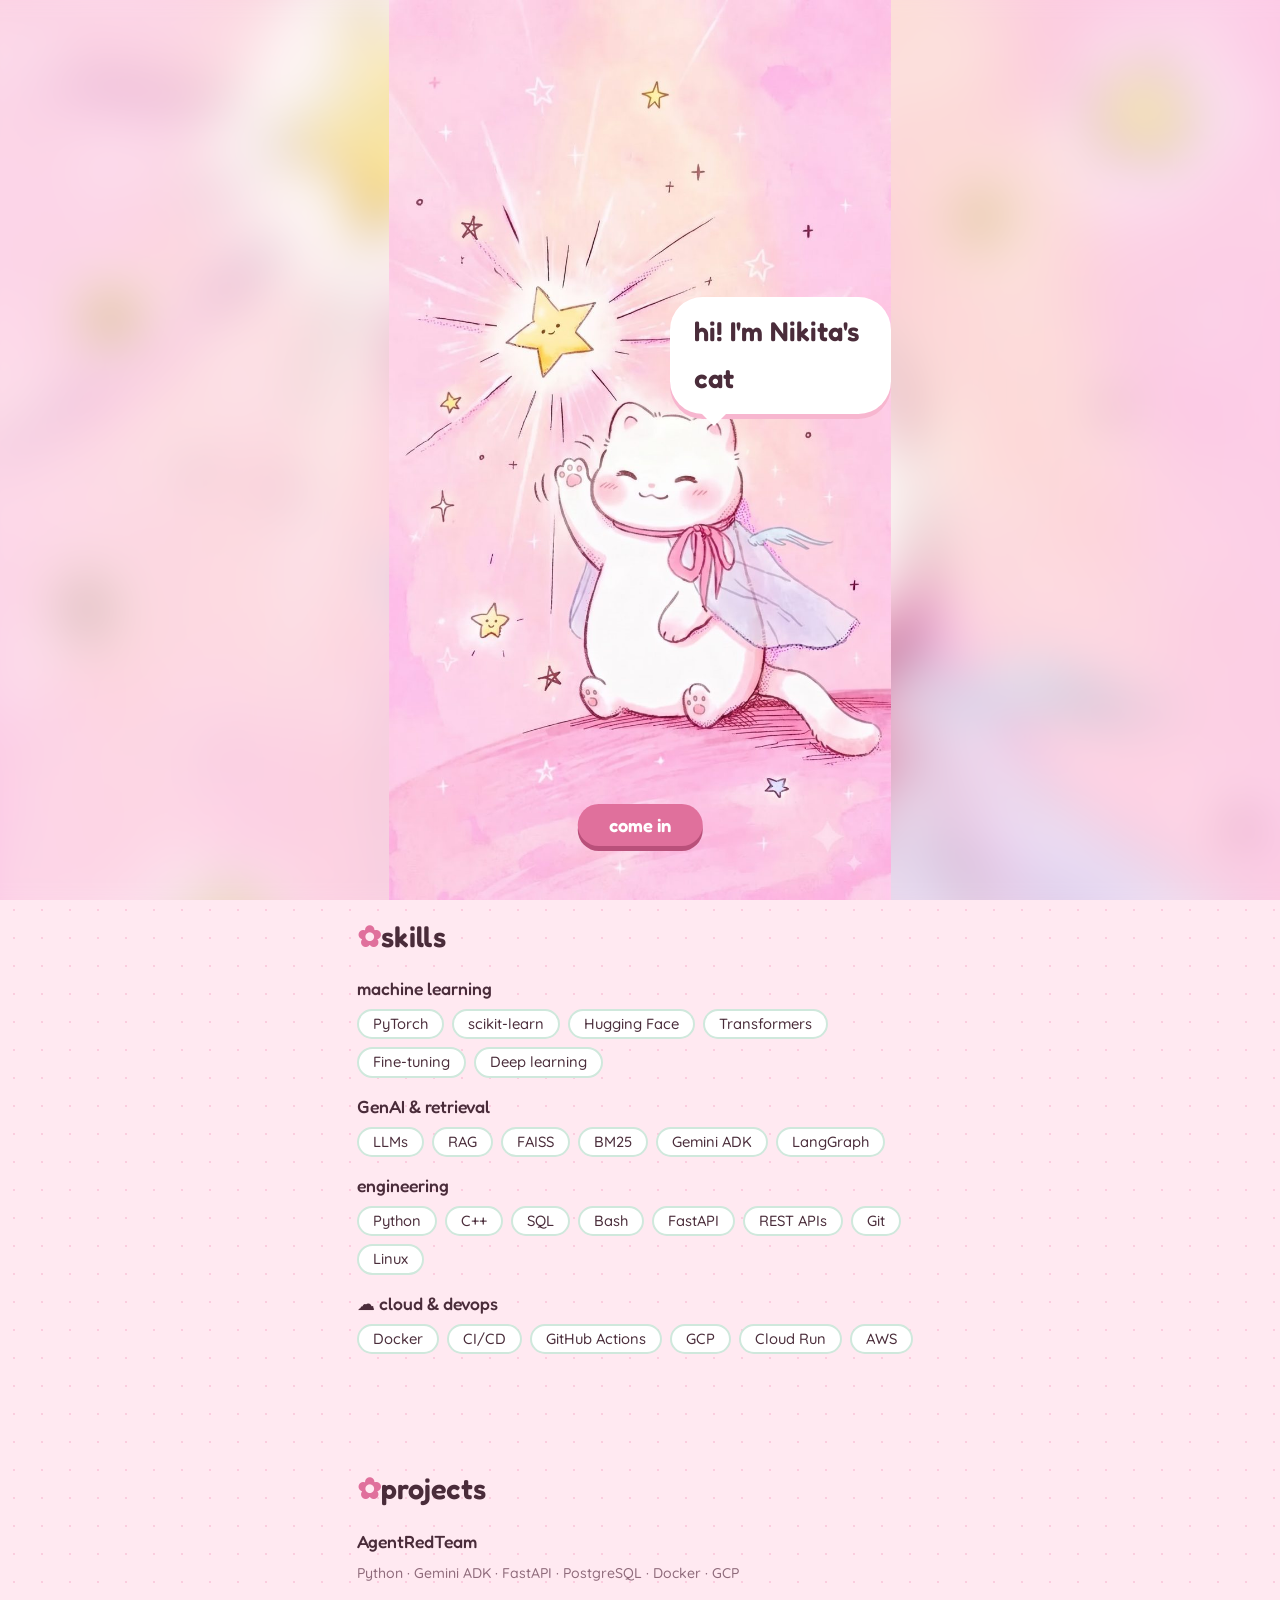
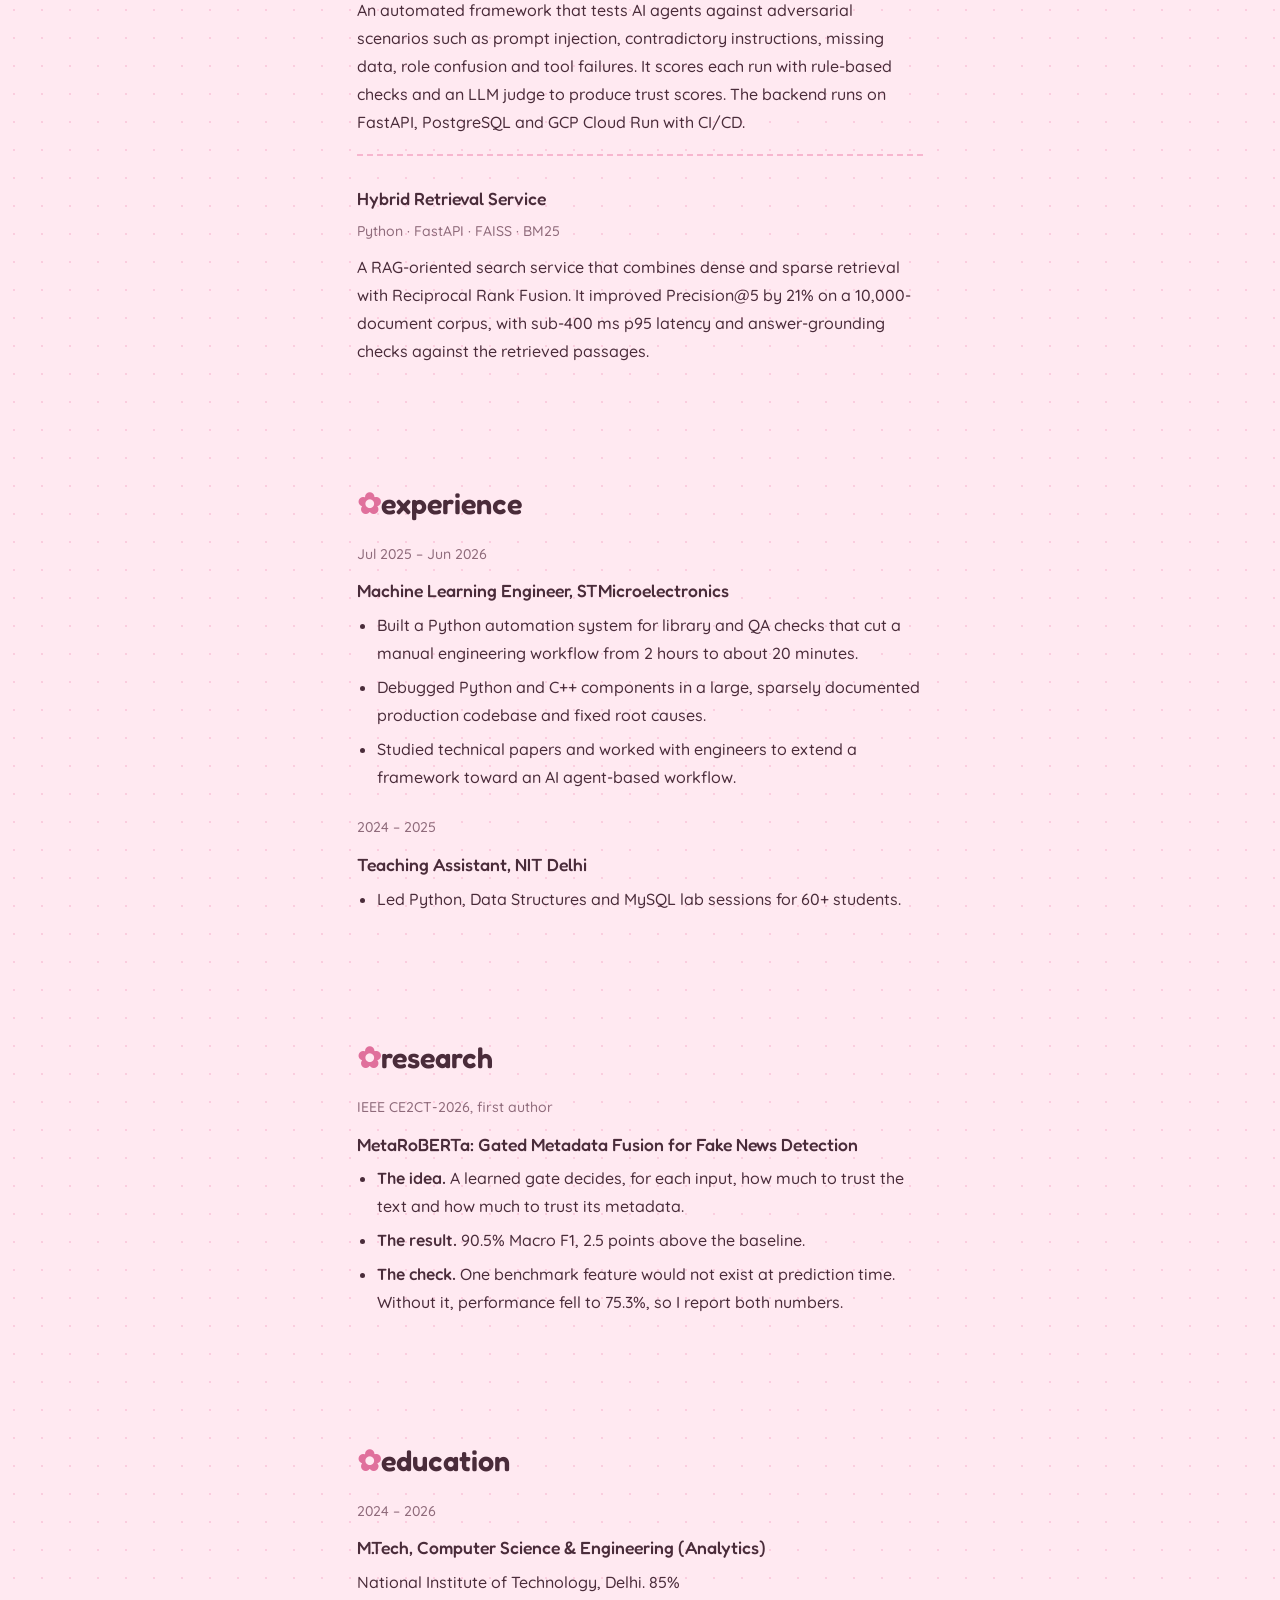
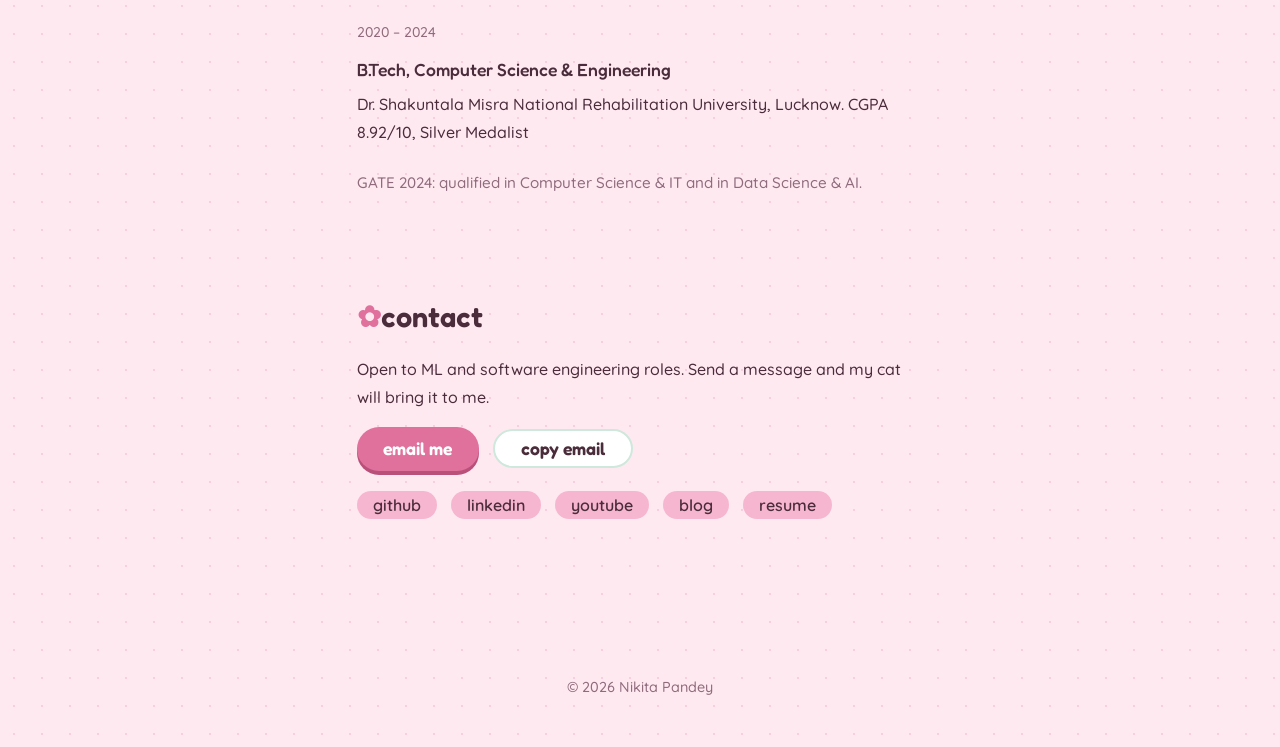
==== index.html @ dd824b4d "Revise content in index.html for clarity and updates Updated personal information and project detail" ====
<!DOCTYPE html>
<html lang="en">
<head>
  <meta charset="UTF-8">
  <meta name="viewport" content="width=device-width, initial-scale=1.0">
  <title>Nikita Pandey | ML Engineer</title>
  <link rel="icon" type="image/webp" href="images/cat-fly-1.webp">
  <meta name="description" content="Machine learning engineer working on NLP, retrieval and AI agent evaluation.">
  <link rel="preconnect" href="https://fonts.googleapis.com">
  <link rel="preconnect" href="https://fonts.gstatic.com" crossorigin>
  <link href="https://fonts.googleapis.com/css2?family=Fredoka:wght@500;600&family=Quicksand:wght@500;600&display=swap" rel="stylesheet">
  <link rel="stylesheet" href="style.css">
</head>
<body class="intro-open">

  <div id="sky" aria-hidden="true"><i class="cloud"></i><i class="cloud"></i><i class="cloud"></i><i class="cloud"></i><i class="cloud"></i></div>

  <div id="intro">
    <div class="stage">
      <img src="images/cat-wave-1.jpg" alt="A white cat in a cape sitting and smiling" class="on">
      <img src="images/cat-wave-2.jpg" alt="">
      <img src="images/cat-wave-3.jpg" alt="">
      <p class="bubble">hi! I'm Nikita's cat</p>
      <button id="enter" type="button">come in</button>
    </div>
  </div>

  <header class="nav">
    <a href="#about">about</a>
    <a href="#skills">skills</a>
    <a href="#projects">projects</a>
    <a href="#experience">experience</a>
    <a href="#research">research</a>
    <a href="#education">education</a>
    <a href="#contact">contact</a>
  </header>

  <section class="hero">
    <p class="hello">hi, I'm</p>
    <h1>Nikita Pandey</h1>
    <p class="role">machine learning engineer</p>
    <p class="tagline">I build NLP and retrieval systems, and I test AI agents until they're reliable.</p>
    <p class="hero-cta">
      <a class="btn-main" href="#projects">see my projects</a>
      <a class="btn-soft" href="#contact">say hi</a>
    </p>
    <ul class="stats">
      <li><b>2 h → 20 min</b><span>workflow automation at STMicroelectronics</span></li>
      <li><b>90.5%</b><span>Macro F1 in my first-author IEEE paper</span></li>
      <li><b>+21%</b><span>Precision@5 from hybrid retrieval</span></li>
    </ul>
  </section>

  <main>
    <section id="about">
      <h2>about</h2>
      <p>I'm Nikita, a machine learning engineer with an M.Tech from NIT Delhi. I work on NLP, retrieval and AI agents, and I care most about the step after the experiment: making a model run reliably inside a real service.</p>
      <p>At STMicroelectronics I worked in a large production codebase, and my first-author paper on fake news detection is at IEEE CE2CT-2026.</p>
    </section>

    <section id="skills">
      <h2>skills</h2>
      <h3>machine learning</h3>
      <p class="pills"><span>PyTorch</span><span>scikit-learn</span><span>Hugging Face</span><span>Transformers</span><span>Fine-tuning</span><span>Deep learning</span></p>
      <h3>GenAI &amp; retrieval</h3>
      <p class="pills"><span>LLMs</span><span>RAG</span><span>FAISS</span><span>BM25</span><span>Gemini ADK</span><span>LangGraph</span></p>
      <h3>engineering</h3>
      <p class="pills"><span>Python</span><span>C++</span><span>SQL</span><span>Bash</span><span>FastAPI</span><span>REST APIs</span><span>Git</span><span>Linux</span></p>
      <h3>&#9729; cloud &amp; devops</h3>
      <p class="pills"><span>Docker</span><span>CI/CD</span><span>GitHub Actions</span><span>GCP</span><span>Cloud Run</span><span>AWS</span></p>
    </section>

    <section id="projects">
      <h2>projects</h2>
      <div id="project-list"><p class="muted">loading projects…</p></div>
    </section>

    <section id="experience">
      <h2>experience</h2>
      <div class="entry">
        <p class="date">Jul 2025 – Jun 2026</p>
        <h3>Machine Learning Engineer, STMicroelectronics</h3>
        <ul>
          <li>Built a Python automation system for library and QA checks that cut a manual engineering workflow from 2 hours to about 20 minutes.</li>
          <li>Debugged Python and C++ components in a large, sparsely documented production codebase and fixed root causes.</li>
          <li>Studied technical papers and worked with engineers to extend a framework toward an AI agent-based workflow.</li>
        </ul>
      </div>
      <div class="entry">
        <p class="date">2024 – 2025</p>
        <h3>Teaching Assistant, NIT Delhi</h3>
        <ul><li>Led Python, Data Structures and MySQL lab sessions for 60+ students.</li></ul>
      </div>
    </section>

    <section id="research">
      <h2>research</h2>
      <div class="entry">
        <p class="date">IEEE CE2CT-2026, first author</p>
        <h3>MetaRoBERTa: Gated Metadata Fusion for Fake News Detection</h3>
        <ul class="story">
          <li><b>The idea.</b> A learned gate decides, for each input, how much to trust the text and how much to trust its metadata.</li>
          <li><b>The result.</b> 90.5% Macro F1, 2.5 points above the baseline.</li>
          <li><b>The check.</b> One benchmark feature would not exist at prediction time. Without it, performance fell to 75.3%, so I report both numbers.</li>
        </ul>
      </div>
    </section>

    <section id="education">
      <h2>education</h2>
      <div class="entry">
        <p class="date">2024 – 2026</p>
        <h3>M.Tech, Computer Science &amp; Engineering (Analytics)</h3>
        <p>National Institute of Technology, Delhi. 85%</p>
      </div>
      <div class="entry">
        <p class="date">2020 – 2024</p>
        <h3>B.Tech, Computer Science &amp; Engineering</h3>
        <p>Dr. Shakuntala Misra National Rehabilitation University, Lucknow. CGPA 8.92/10, Silver Medalist</p>
      </div>
      <p class="muted">GATE 2024: qualified in Computer Science &amp; IT and in Data Science &amp; AI.</p>
    </section>

    <section id="contact">
      <h2>contact</h2>
      <p>Open to ML and software engineering roles. Send a message and my cat will bring it to me.</p>
      <p>
        <a class="btn-main" href="mailto:nikitapandey1020@gmail.com">email me</a>
        <button class="btn-soft" id="copy-email" type="button">copy email</button>
      </p>
      <p class="links">
        <a href="https://github.com/nikitapandeyy">github</a>
        <a href="#" id="linkedin">linkedin</a>
        <a href="#" id="youtube">youtube</a>
        <a href="#" id="blog">blog</a>
        <a href="#" id="resume">resume</a>
      </p>
    </section>
  </main>

  <footer>© 2026 Nikita Pandey</footer>

  <div id="girl" class="stack" aria-hidden="true">
    <img class="on" src="images/girl-1.webp" alt="">
    <img src="images/girl-2.webp" alt="">
    <img src="images/girl-3.webp" alt="">
  </div>
  <div id="flycat" class="stack" aria-hidden="true">
    <img class="on" src="images/cat-fly-1.webp" alt="">
    <img src="images/cat-fly-2.webp" alt="">
    <p class="cat-says">say hi!</p>
  </div>

  <script src="script.js"></script>
</body>
</html>
---- style.css ----
:root {
  --bg: #ffe9f1;
  --pink: #f7b6cf;
  --rose: #e0709c;
  --text: #4a2c3a;
  --muted: #8f6b7b;
  --mint: #cfe8dc;
  --sky: #cfe3ee;
  --cream: #fbf1c9;
}

* { box-sizing: border-box; margin: 0; padding: 0; }
html { scroll-behavior: smooth; }

body {
  background-color: var(--bg);
  background-image: radial-gradient(rgba(247, 182, 207, 0.55) 1.5px, transparent 1.5px);
  background-size: 28px 28px;
  color: var(--text);
  font-family: 'Quicksand', sans-serif;
  font-weight: 500;
  line-height: 1.75;
}
body.intro-open { overflow: hidden; }

/* welcome screen */
#intro {
  position: fixed; inset: 0; z-index: 100;
  display: grid; place-items: center; overflow: hidden;
  background: #f7c5d8;
  transition: transform 0.9s ease, opacity 0.9s ease;
}
#intro.leave { transform: translateY(-100%); opacity: 0; }
#intro::before {
  content: ''; position: absolute; inset: -5%;
  background: url(images/cat-wave-1.jpg) center / cover;
  filter: blur(26px);
}
.stage {
  position: relative;
  height: 100vh; height: 100dvh;
  aspect-ratio: 1438 / 2576;
  max-width: 100vw;
}
.stage img { position: absolute; inset: 0; width: 100%; height: 100%; object-fit: cover; display: none; }
.stage img.on { display: block; }

.bubble {
  position: absolute; left: 56%; top: 33%;
  background: #fff; color: var(--text);
  font-family: 'Fredoka', sans-serif; font-weight: 600;
  font-size: clamp(1.05rem, 3.6vh, 1.7rem);
  padding: 0.4em 0.9em; border-radius: 1.2em;
  box-shadow: 0 5px 0 var(--pink);
  transform-origin: 15% 100%;
  animation: pop 0.6s 0.3s ease-out both;
}
.bubble::after {
  content: ''; position: absolute; left: 14%; bottom: -0.45em;
  border: 0.5em solid transparent; border-top-color: #fff; border-bottom: 0;
}
@keyframes pop { from { transform: scale(0); } to { transform: scale(1); } }

#enter {
  position: absolute; left: 50%; bottom: 6%; transform: translateX(-50%);
  font-family: 'Fredoka', sans-serif; font-weight: 600; font-size: 1.15rem;
  padding: 0.55em 1.7em; border: 0; border-radius: 99px;
  background: var(--rose); color: #fff; cursor: pointer;
  box-shadow: 0 5px 0 #b9507a;
}
#enter:hover { background: #d65d8c; }
#enter:focus-visible { outline: 3px solid var(--text); outline-offset: 3px; }

/* top menu */
.nav {
  position: sticky; top: 0; z-index: 10;
  display: flex; flex-wrap: wrap; justify-content: center; gap: 4px 14px;
  padding: 12px 5vw;
  background: rgba(255, 233, 241, 0.9);
  backdrop-filter: blur(8px);
}
.nav a {
  color: var(--text); text-decoration: none; font-weight: 600;
  padding: 2px 12px; border-radius: 99px;
}
.nav a:hover, .nav a:focus-visible { background: var(--pink); }

/* hero */
.hero { text-align: center; padding: 80px 6vw 30px; }
.hello { color: var(--muted); font-size: 1.1rem; }
.hero h1 {
  font-family: 'Fredoka', sans-serif; font-weight: 600;
  font-size: clamp(2.6rem, 9vw, 4.6rem); line-height: 1.1;
}
.hero h1::after { content: ' \2726'; color: var(--rose); }
.tagline { max-width: 520px; margin: 14px auto 0; font-size: 1.12rem; }

/* sections */
main { max-width: 720px; margin: 0 auto; padding: 0 6vw; }
section { padding: 48px 0; }
h2 { font-family: 'Fredoka', sans-serif; font-weight: 600; font-size: 1.8rem; margin-bottom: 12px; }
h2::before { content: '\273F '; color: var(--rose); }
h3 { font-family: 'Fredoka', sans-serif; font-weight: 500; font-size: 1.1rem; margin: 10px 0 4px; }
p + p { margin-top: 10px; }
ul { padding-left: 20px; }
li { margin-bottom: 6px; }
.muted { color: var(--muted); font-size: 0.95rem; }
.date { color: var(--muted); font-size: 0.88rem; }
.entry { margin-bottom: 24px; }

/* skills as little pills */
.pills { display: flex; flex-wrap: wrap; gap: 8px; margin: 0 0 14px; }
.pills span {
  background: #fff; border: 2px solid var(--mint);
  border-radius: 99px; padding: 0 14px; font-size: 0.92rem; line-height: 1.8;
}

/* projects and links */
.project { padding: 18px 0; border-top: 2px dashed var(--pink); }
.project:first-child { border-top: none; padding-top: 0; }
.tags { color: var(--muted); font-size: 0.88rem; margin: 2px 0 6px; }
.project a, .links a {
  display: inline-block; margin: 4px 10px 0 0; padding: 0 16px;
  background: var(--pink); color: var(--text); text-decoration: none;
  border-radius: 99px; font-weight: 600;
}
.project a:hover, .links a:hover { background: var(--rose); color: #fff; }

footer { text-align: center; padding: 36px 0 46px; color: var(--muted); font-size: 0.9rem; }

@media (prefers-reduced-motion: reduce) {
  html { scroll-behavior: auto; }
  #intro { transition: none; }
  .bubble { animation: none; }
}

/* pastel rainbow behind the name */
.hero { position: relative; overflow: hidden; }
.hero::before {
  content: ''; position: absolute; left: 50%; top: 30px; z-index: 0;
  width: min(560px, 92vw); aspect-ratio: 2 / 1; transform: translateX(-50%);
  background: radial-gradient(circle closest-side at 50% 100%, transparent 70%,
    var(--sky) 70% 77%, var(--mint) 77% 84%, var(--cream) 84% 91%, var(--pink) 91% 98%, transparent 98%);
}
.hero > * { position: relative; z-index: 1; }

/* girl (left) and flying cat (right) follow the scroll */
.stack img { display: block; width: 100%; opacity: 0; transition: opacity 0.3s; }
.stack img + img { position: absolute; left: 0; top: 0; }
.stack img.on { opacity: 1; }

#girl {
  display: none; position: fixed; left: 1vw; bottom: 0; z-index: 5;
  width: clamp(150px, 15vw, 250px); pointer-events: none;
}
@media (min-width: 1000px) { #girl { display: block; } }

#flycat {
  position: fixed; top: 0; right: 2vw; z-index: 6;
  width: clamp(56px, 9vw, 130px); pointer-events: none; will-change: transform;
}

/* contact */
#contact { padding-bottom: 120px; }
.btn-main, .btn-soft {
  display: inline-block; margin: 6px 10px 6px 0; padding: 0.4em 1.5em;
  font-family: 'Fredoka', sans-serif; font-weight: 600; font-size: 1.1rem;
  border-radius: 99px; border: 0; cursor: pointer; text-decoration: none;
}
.btn-main { background: var(--rose); color: #fff; box-shadow: 0 4px 0 #b9507a; }
.btn-main:hover { background: #d65d8c; }
.btn-soft { background: #fff; color: var(--text); border: 2px solid var(--mint); }
.btn-soft:hover { background: var(--mint); }

/* speech bubble the cat shows when it reaches the bottom */
.cat-says {
  position: absolute; right: 100%; top: 6%; margin: 0; white-space: nowrap;
  background: #fff; color: var(--text); font-family: 'Fredoka', sans-serif; font-weight: 600;
  padding: 0.2em 0.8em; border-radius: 1em; box-shadow: 0 3px 0 var(--pink);
  opacity: 0; transform: scale(0.6); transform-origin: 100% 50%;
  transition: opacity 0.3s, transform 0.3s;
}
.cat-says.show { opacity: 1; transform: scale(1); }
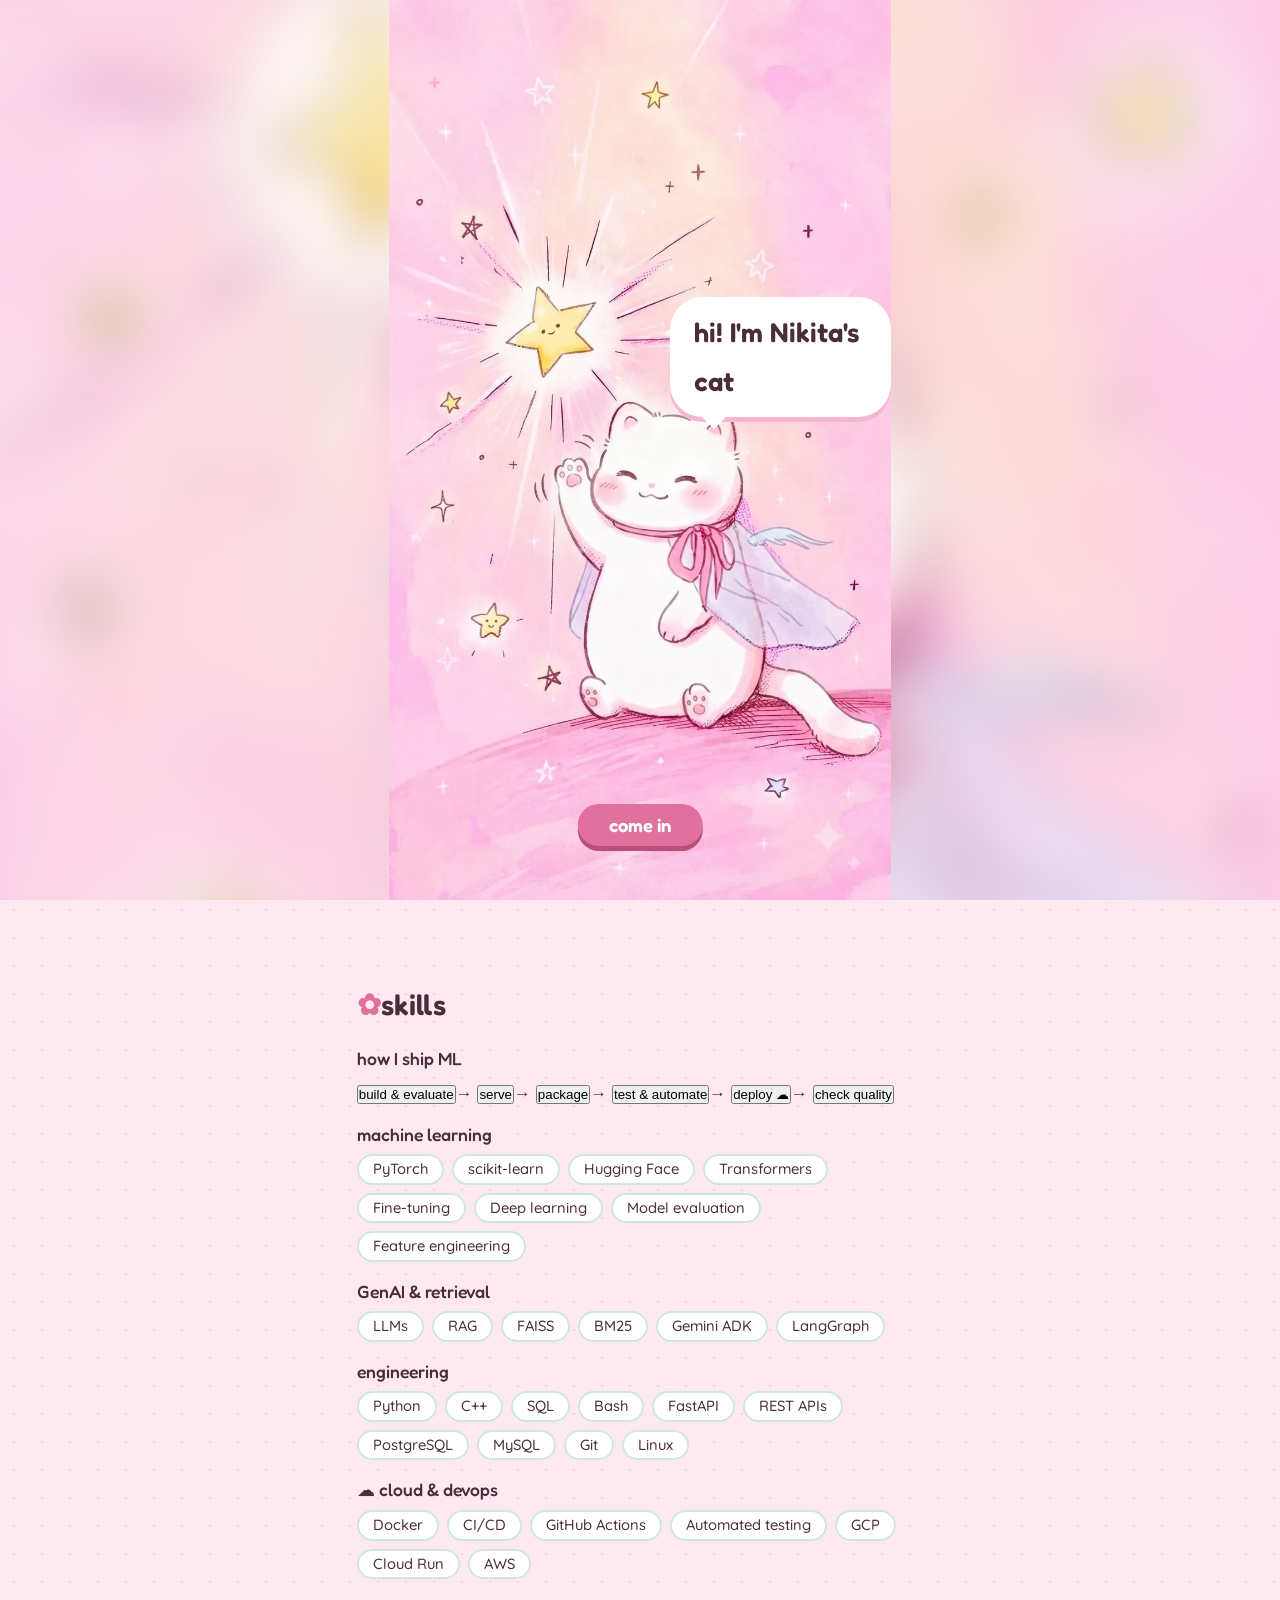
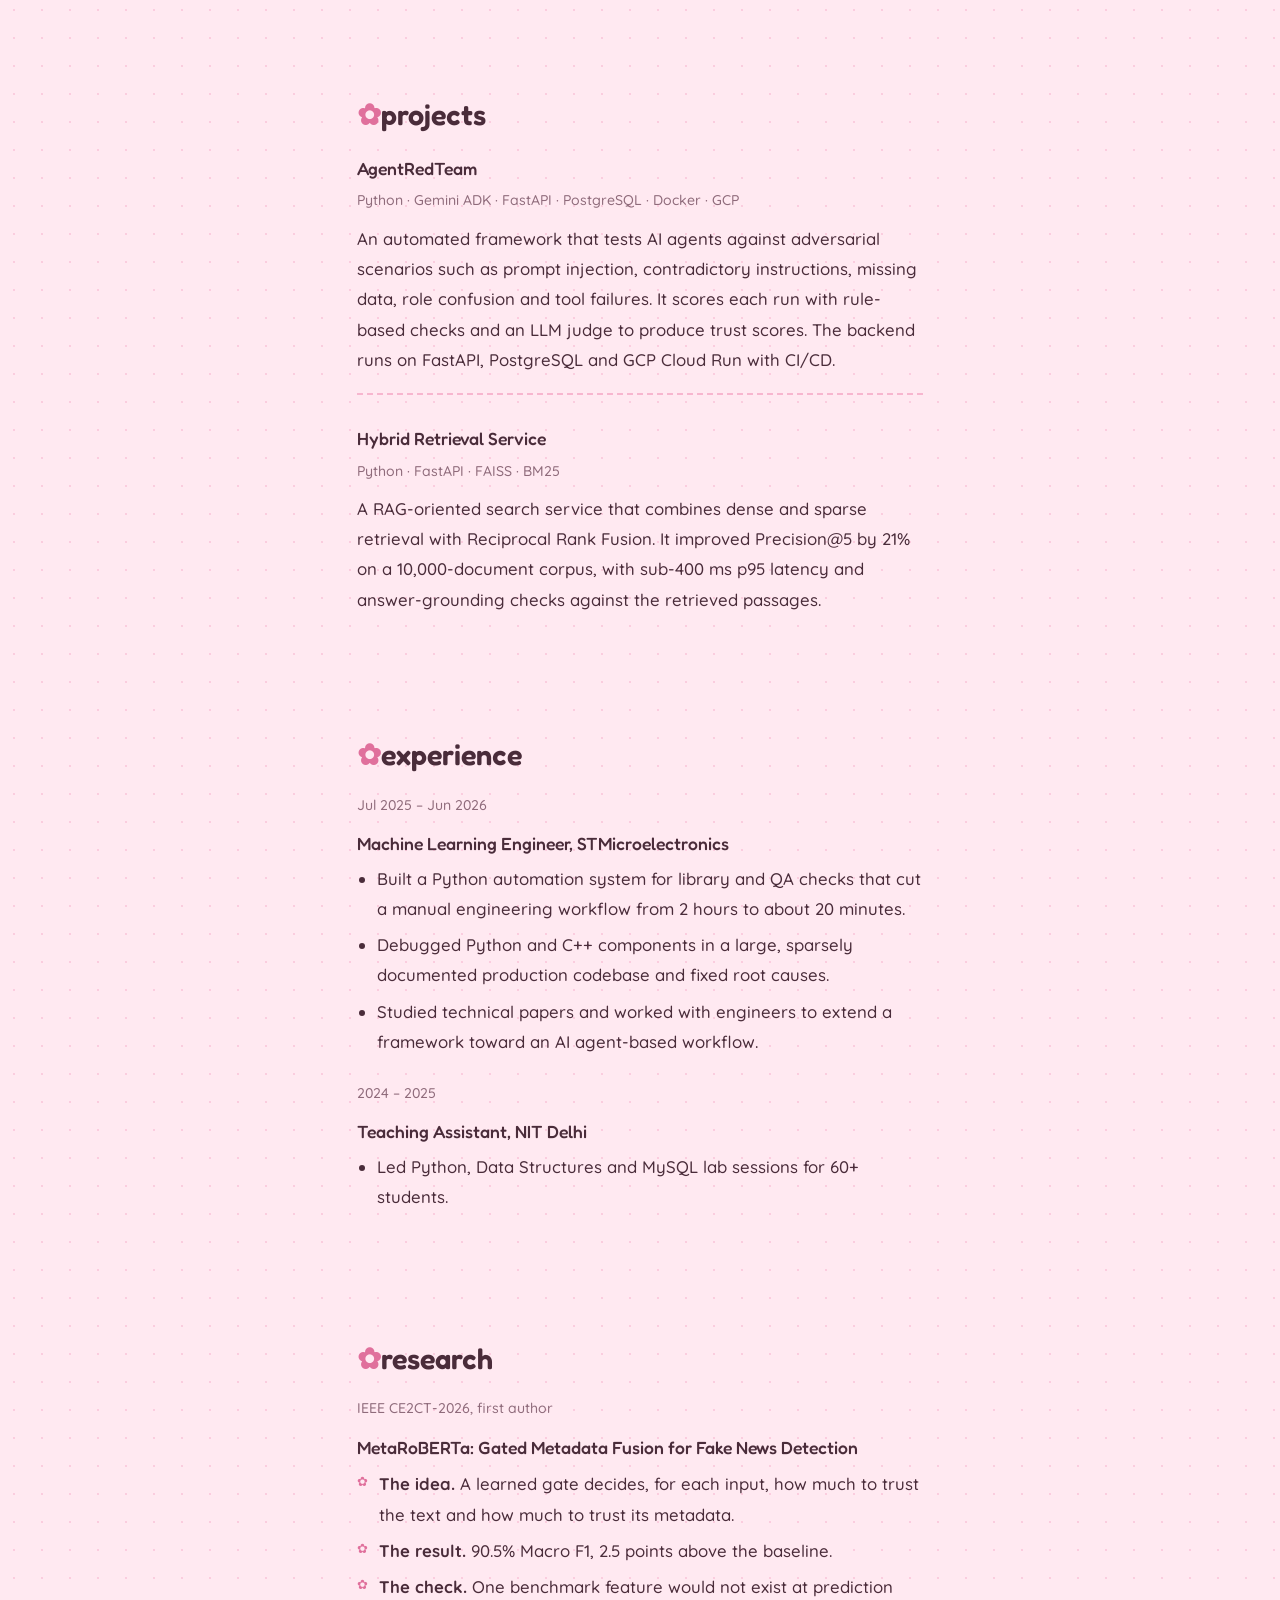
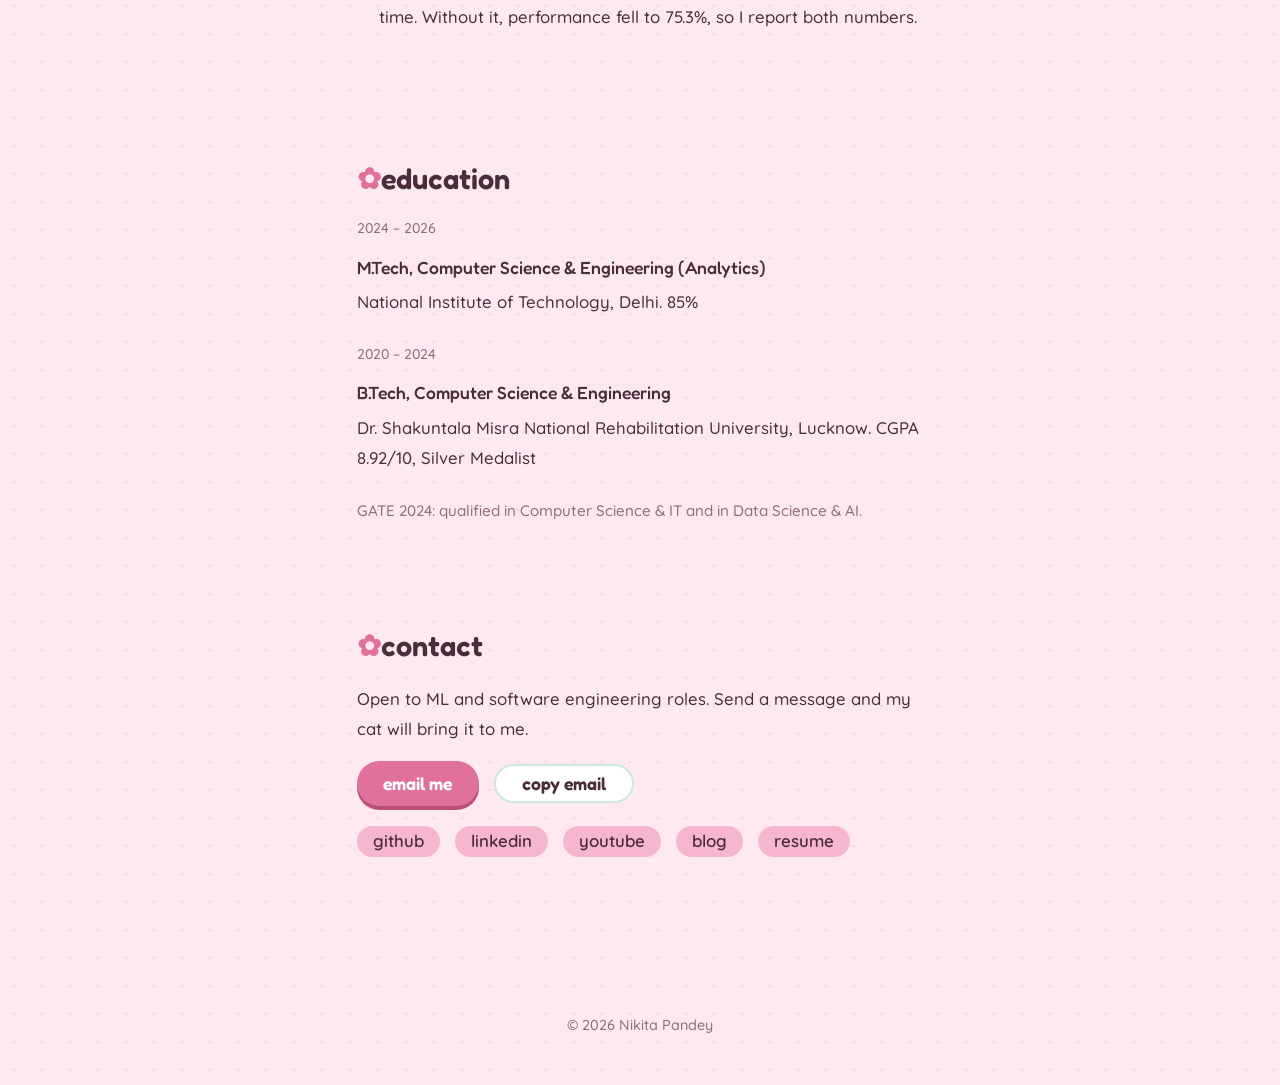
==== commit b9fa766d: "Enhance personal description and skills in index.html Updated role and tagline descriptions, added d" ====
--- a/index.html
+++ b/index.html
@@ -38,8 +38,8 @@
   <section class="hero">
     <p class="hello">hi, I'm</p>
     <h1>Nikita Pandey</h1>
-    <p class="role">machine learning engineer</p>
-    <p class="tagline">I build NLP and retrieval systems, and I test AI agents until they're reliable.</p>
+    <p class="role">machine learning engineer · DevOps · cloud</p>
+    <p class="tagline">I build NLP and retrieval systems, ship them with Docker and CI/CD on the cloud, and test AI agents until they're reliable.</p>
     <p class="hero-cta">
       <a class="btn-main" href="#projects">see my projects</a>
       <a class="btn-soft" href="#contact">say hi</a>
@@ -54,20 +54,30 @@
   <main>
     <section id="about">
       <h2>about</h2>
-      <p>I'm Nikita, a machine learning engineer with an M.Tech from NIT Delhi. I work on NLP, retrieval and AI agents, and I care most about the step after the experiment: making a model run reliably inside a real service.</p>
+      <p>I'm Nikita, a machine learning engineer with an M.Tech from NIT Delhi. I work on NLP, retrieval and AI agents, and I care most about the step after the experiment: making a model run reliably inside a real service, with Docker, CI/CD and cloud deployment.</p>
       <p>At STMicroelectronics I worked in a large production codebase, and my first-author paper on fake news detection is at IEEE CE2CT-2026.</p>
     </section>
 
     <section id="skills">
       <h2>skills</h2>
+      <h3>how I ship ML</h3>
+      <div class="flow" id="flow">
+        <button type="button" class="on">build &amp; evaluate</button><span class="arrow">→</span>
+        <button type="button">serve</button><span class="arrow">→</span>
+        <button type="button">package</button><span class="arrow">→</span>
+        <button type="button">test &amp; automate</button><span class="arrow">→</span>
+        <button type="button">deploy &#9729;</button><span class="arrow">→</span>
+        <button type="button">check quality</button>
+      </div>
+      <p class="flow-text" id="flow-text"></p>
       <h3>machine learning</h3>
-      <p class="pills"><span>PyTorch</span><span>scikit-learn</span><span>Hugging Face</span><span>Transformers</span><span>Fine-tuning</span><span>Deep learning</span></p>
+      <p class="pills"><span>PyTorch</span><span>scikit-learn</span><span>Hugging Face</span><span>Transformers</span><span>Fine-tuning</span><span>Deep learning</span><span>Model evaluation</span><span>Feature engineering</span></p>
       <h3>GenAI &amp; retrieval</h3>
       <p class="pills"><span>LLMs</span><span>RAG</span><span>FAISS</span><span>BM25</span><span>Gemini ADK</span><span>LangGraph</span></p>
       <h3>engineering</h3>
-      <p class="pills"><span>Python</span><span>C++</span><span>SQL</span><span>Bash</span><span>FastAPI</span><span>REST APIs</span><span>Git</span><span>Linux</span></p>
+      <p class="pills"><span>Python</span><span>C++</span><span>SQL</span><span>Bash</span><span>FastAPI</span><span>REST APIs</span><span>PostgreSQL</span><span>MySQL</span><span>Git</span><span>Linux</span></p>
       <h3>&#9729; cloud &amp; devops</h3>
-      <p class="pills"><span>Docker</span><span>CI/CD</span><span>GitHub Actions</span><span>GCP</span><span>Cloud Run</span><span>AWS</span></p>
+      <p class="pills"><span>Docker</span><span>CI/CD</span><span>GitHub Actions</span><span>Automated testing</span><span>GCP</span><span>Cloud Run</span><span>AWS</span></p>
     </section>
 
     <section id="projects">
--- a/style.css
+++ b/style.css
@@ -19,7 +19,8 @@
   color: var(--text);
   font-family: 'Quicksand', sans-serif;
   font-weight: 500;
-  line-height: 1.75;
+  font-size: 1.05rem;
+  line-height: 1.8;
 }
 body.intro-open { overflow: hidden; }
 
@@ -180,4 +181,52 @@
   opacity: 0; transform: scale(0.6); transform-origin: 100% 50%;
   transition: opacity 0.3s, transform 0.3s;
 }
-.cat-says.show { opacity: 1; transform: scale(1); }+.cat-says.show { opacity: 1; transform: scale(1); }
+
+/* hero: role, buttons, highlights */
+.role { font-family: 'Fredoka', sans-serif; font-weight: 500; font-size: 1.3rem; color: var(--rose); margin-top: 2px; }
+.hero-cta { margin-top: 18px; }
+.hero-cta a { margin: 6px; }
+.stats { list-style: none; display: flex; flex-wrap: wrap; justify-content: center; gap: 12px 36px; max-width: 660px; margin: 28px auto 0; }
+.stats li { max-width: 175px; }
+.stats b { display: block; font-family: 'Fredoka', sans-serif; font-size: 1.45rem; line-height: 1.25; }
+.stats span { display: block; font-size: 0.85rem; line-height: 1.4; color: var(--muted); }
+
+/* projects and research read as short points */
+.summary { font-weight: 600; }
+.project ul, .story { list-style: none; padding: 0; margin-top: 6px; }
+.project li, .story li { position: relative; padding-left: 22px; }
+.project li::before, .story li::before { content: '\273F'; position: absolute; left: 0; color: var(--rose); font-size: 0.8em; }
+
+/* feel-good interactions */
+.btn-main, .btn-soft, .pills span, .links a { transition: transform 0.15s, box-shadow 0.15s, background 0.2s; }
+.btn-main:hover, .btn-soft:hover { transform: translateY(-2px) rotate(-1.5deg); }
+.btn-main:active { transform: translateY(3px); box-shadow: 0 1px 0 #b9507a; }
+.pills span:hover { transform: translateY(-3px) rotate(-3deg); background: var(--mint); }
+.nav a.active { background: var(--pink); }
+#flycat { pointer-events: auto; cursor: pointer; }
+@media (prefers-reduced-motion: reduce) {
+  .btn-main:hover, .btn-soft:hover, .pills span:hover { transform: none; }
+}
+
+/* drifting pastel clouds behind everything */
+#sky { position: fixed; inset: 0; z-index: -1; overflow: hidden; pointer-events: none; }
+.cloud {
+  position: absolute; left: 0; width: 150px; height: 46px; border-radius: 99px;
+  background: #fff; opacity: 0.65; animation: drift linear infinite;
+}
+.cloud::before, .cloud::after { content: ''; position: absolute; background: inherit; border-radius: 50%; }
+.cloud::before { width: 62px; height: 62px; top: -30px; left: 24px; }
+.cloud::after { width: 84px; height: 84px; top: -44px; left: 66px; }
+@keyframes drift {
+  from { transform: translateX(-30vw) scale(var(--s)); }
+  to   { transform: translateX(115vw) scale(var(--s)); }
+}
+.cloud:nth-child(1) { top: 10%; --s: 1;   --x: 10vw; animation-duration: 90s;  animation-delay: -20s; }
+.cloud:nth-child(2) { top: 36%; --s: 0.7; --x: 60vw; animation-duration: 120s; animation-delay: -70s; background: #eaf4fb; }
+.cloud:nth-child(3) { top: 60%; --s: 1.2; --x: 30vw; animation-duration: 100s; animation-delay: -40s; }
+.cloud:nth-child(4) { top: 80%; --s: 0.8; --x: 75vw; animation-duration: 140s; animation-delay: -100s; background: #eef8f2; }
+.cloud:nth-child(5) { top: 24%; --s: 0.5; --x: 45vw; animation-duration: 80s;  animation-delay: -10s; }
+@media (prefers-reduced-motion: reduce) {
+  .cloud { animation: none; transform: translateX(var(--x)) scale(var(--s)); }
+}
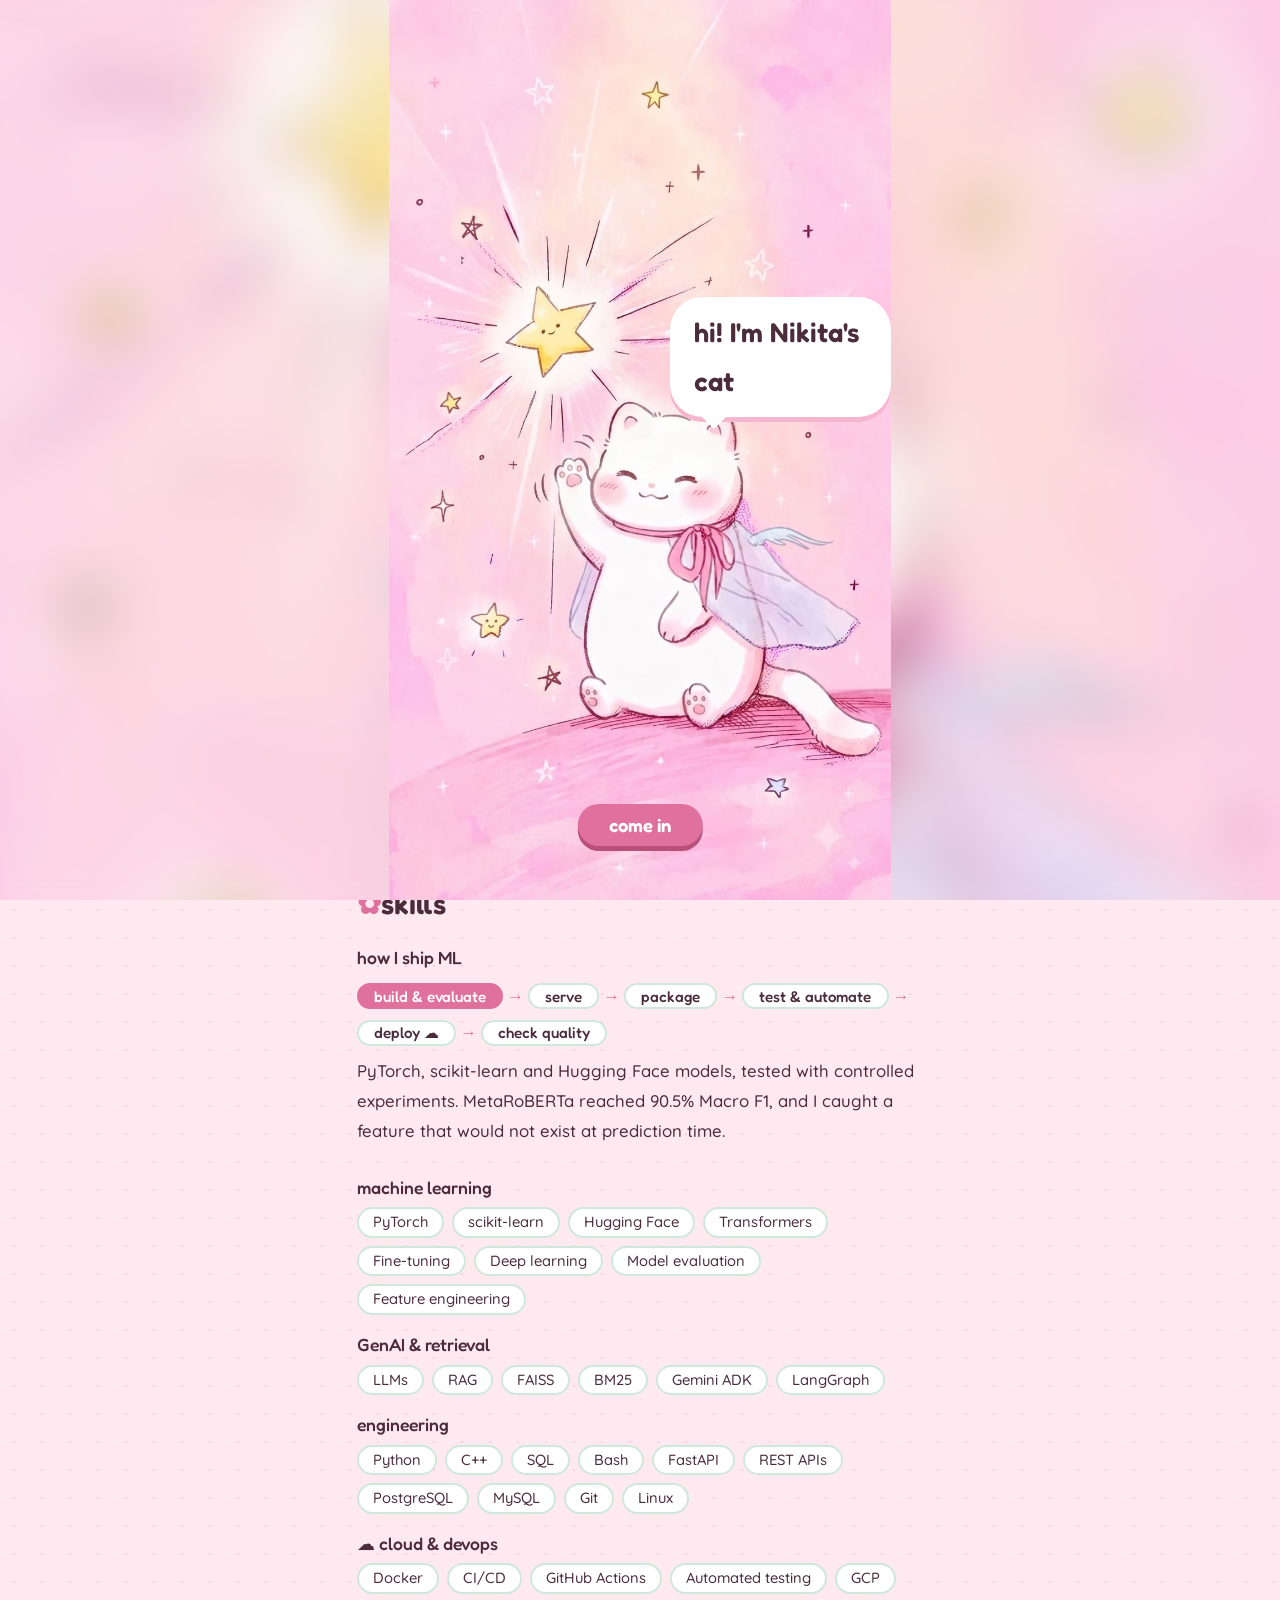
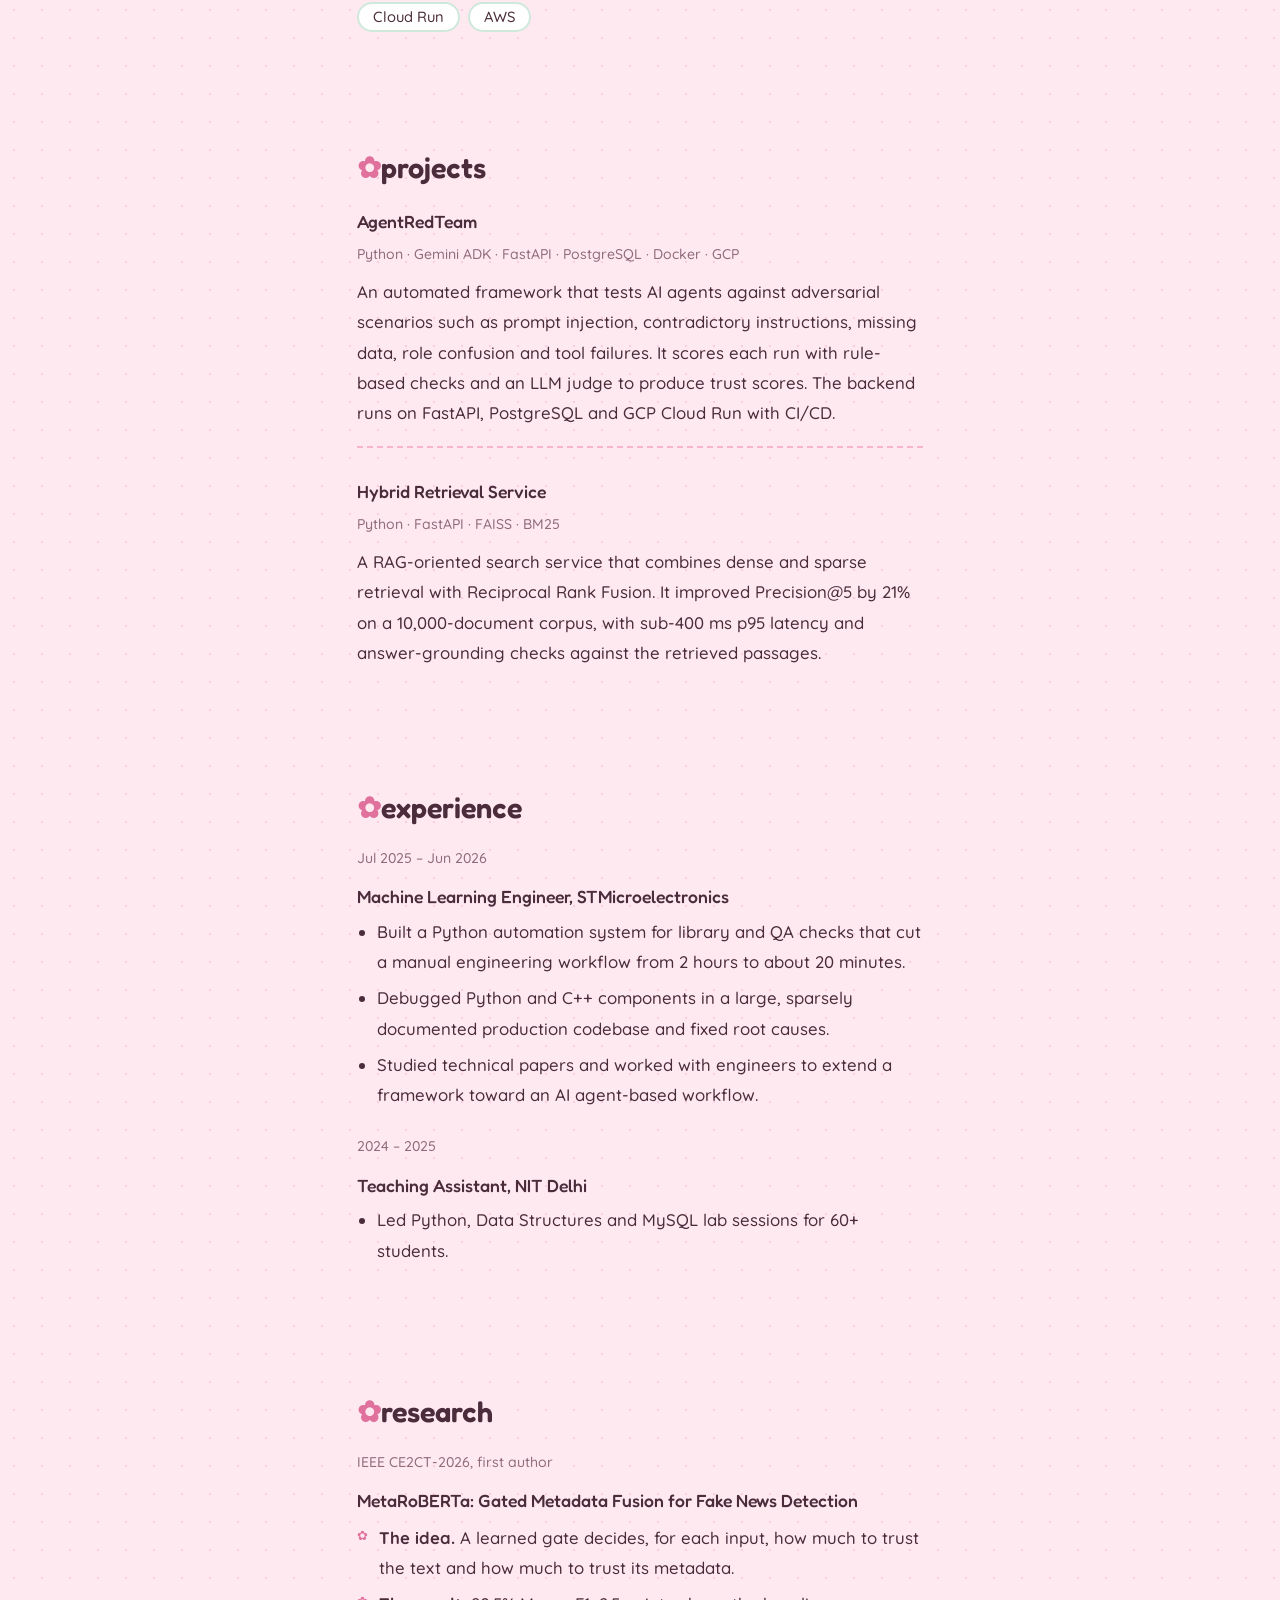
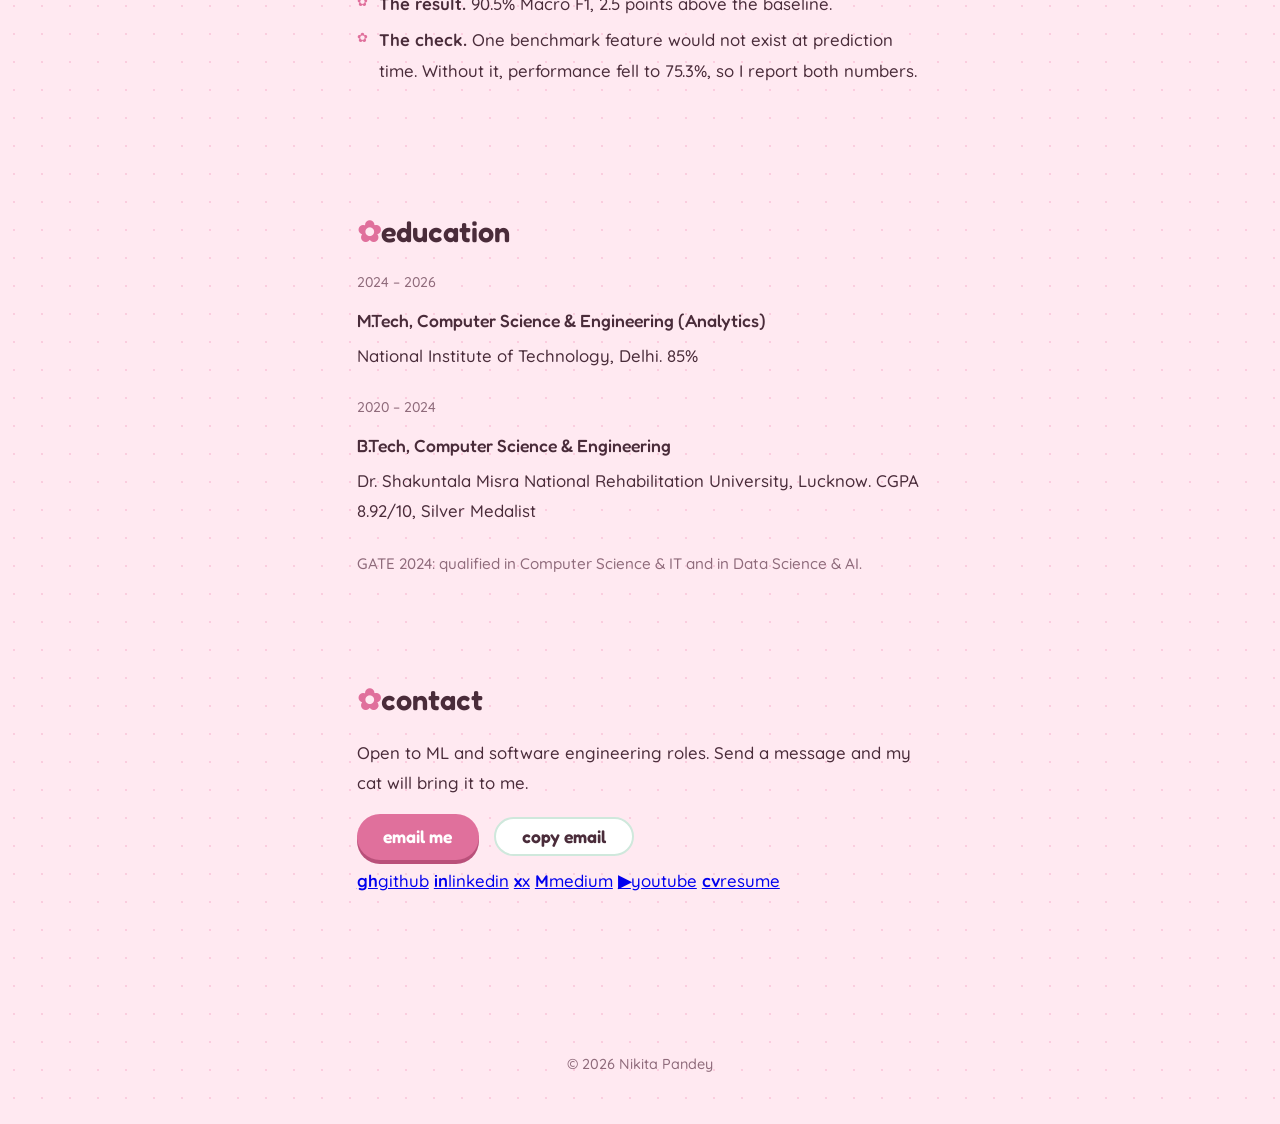
==== commit e70d6b60: "Replace stats list with social media links" ====
--- a/index.html
+++ b/index.html
@@ -44,11 +44,6 @@
       <a class="btn-main" href="#projects">see my projects</a>
       <a class="btn-soft" href="#contact">say hi</a>
     </p>
-    <ul class="stats">
-      <li><b>2 h → 20 min</b><span>workflow automation at STMicroelectronics</span></li>
-      <li><b>90.5%</b><span>Macro F1 in my first-author IEEE paper</span></li>
-      <li><b>+21%</b><span>Precision@5 from hybrid retrieval</span></li>
-    </ul>
   </section>
 
   <main>
@@ -138,13 +133,14 @@
         <a class="btn-main" href="mailto:nikitapandey1020@gmail.com">email me</a>
         <button class="btn-soft" id="copy-email" type="button">copy email</button>
       </p>
-      <p class="links">
-        <a href="https://github.com/nikitapandeyy">github</a>
-        <a href="#" id="linkedin">linkedin</a>
-        <a href="#" id="youtube">youtube</a>
-        <a href="#" id="blog">blog</a>
-        <a href="#" id="resume">resume</a>
-      </p>
+      <div class="socials">
+        <a class="soc s1" href="https://github.com/nikitapandeyy" target="_blank" rel="noopener"><b>gh</b><span>github</span></a>
+        <a class="soc s2" href="https://www.linkedin.com/in/nikita-pandey-02951124b" target="_blank" rel="noopener"><b>in</b><span>linkedin</span></a>
+        <a class="soc s3" href="https://x.com/mynikitaa" target="_blank" rel="noopener"><b>x</b><span>x</span></a>
+        <a class="soc s4" href="https://medium.com/@nikitapandeyy" target="_blank" rel="noopener"><b>M</b><span>medium</span></a>
+        <a class="soc s5 soon" href="#" title="coming soon"><b>&#9654;</b><span>youtube</span></a>
+        <a class="soc s6 soon" href="#" title="coming soon"><b>cv</b><span>resume</span></a>
+      </div>
     </section>
   </main>
 
--- a/style.css
+++ b/style.css
@@ -230,3 +230,15 @@
 @media (prefers-reduced-motion: reduce) {
   .cloud { animation: none; transform: translateX(var(--x)) scale(var(--s)); }
 }
+
+/* how I ship ML: clickable pipeline */
+.flow { display: flex; flex-wrap: wrap; align-items: center; gap: 6px 4px; margin: 8px 0 4px; }
+.flow button {
+  font-family: 'Fredoka', sans-serif; font-weight: 500; font-size: 0.95rem; color: var(--text);
+  background: #fff; border: 2px solid var(--mint); border-radius: 99px; padding: 0.1em 1em; cursor: pointer;
+  transition: transform 0.15s, background 0.2s;
+}
+.flow button:hover { background: var(--mint); transform: translateY(-2px); }
+.flow button.on { background: var(--rose); border-color: var(--rose); color: #fff; }
+.arrow { color: var(--rose); }
+.flow-text { min-height: 5.6em; margin: 8px 0 22px; }
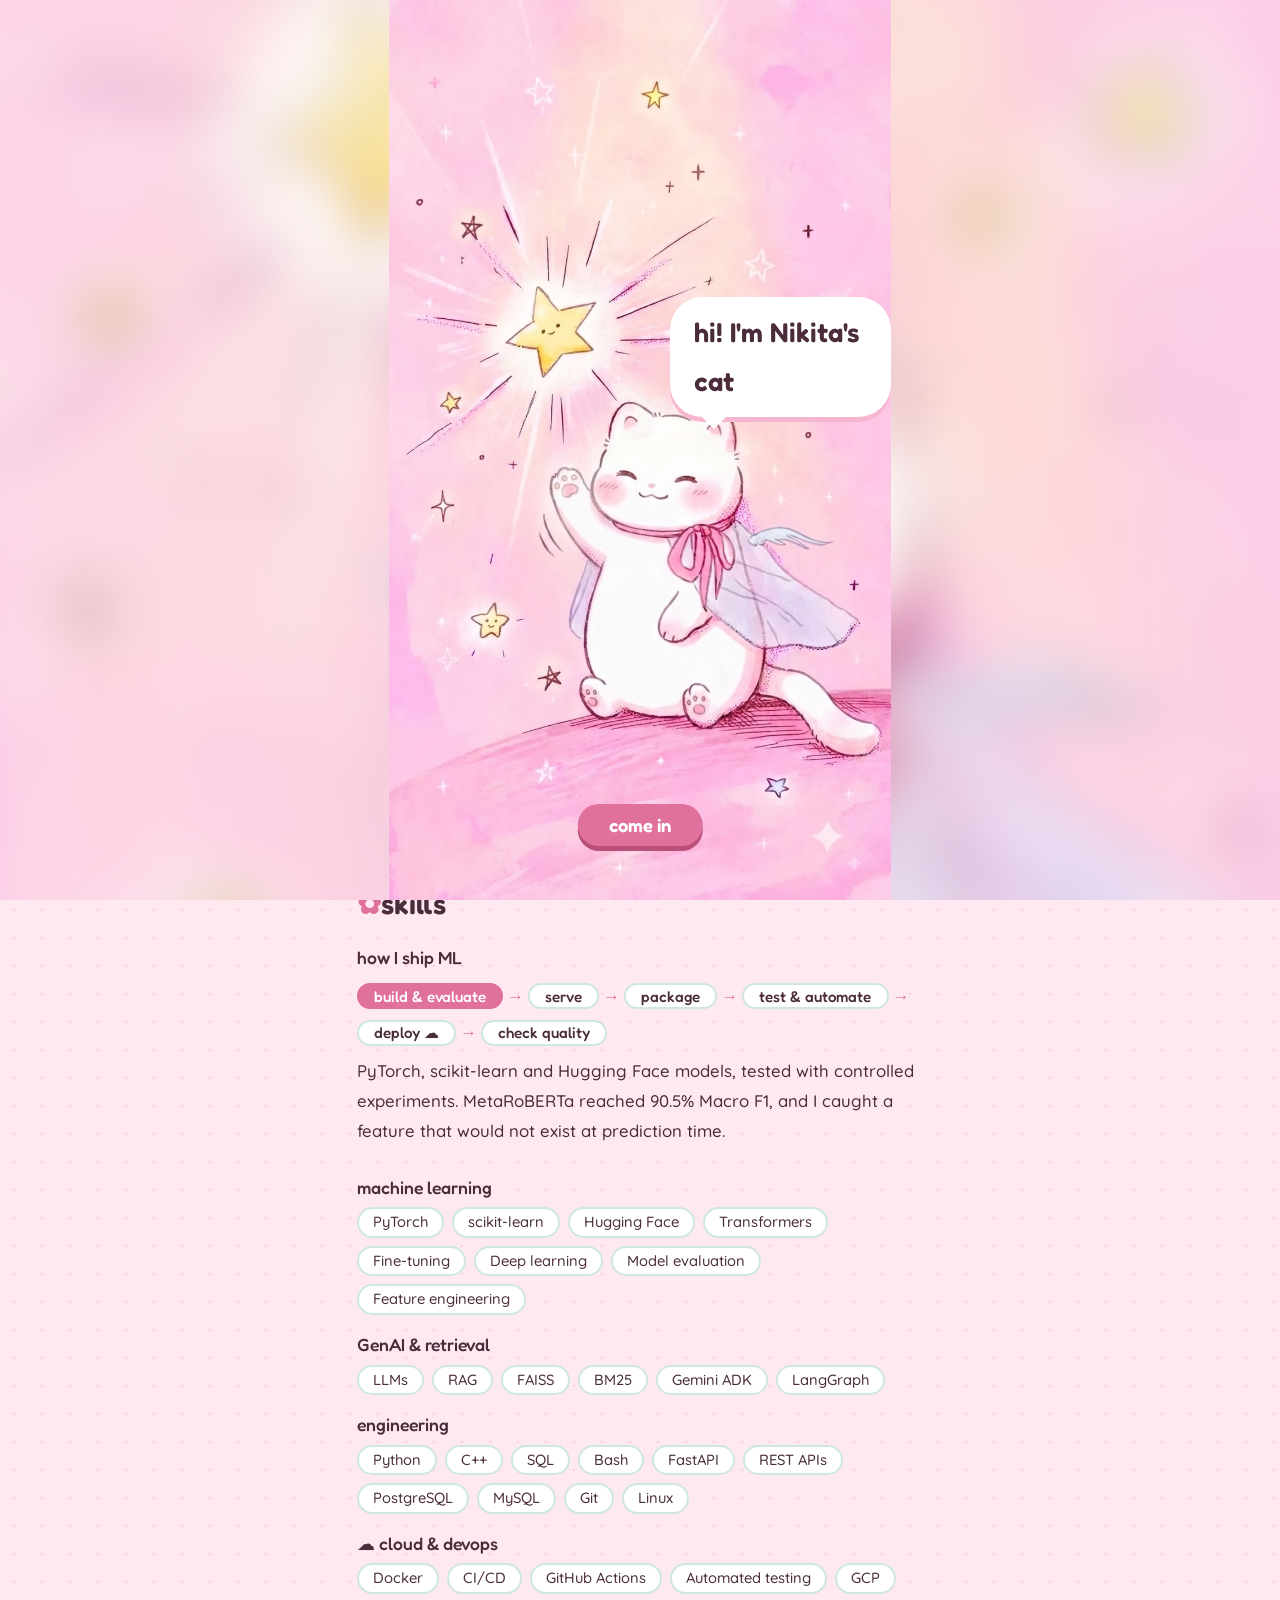
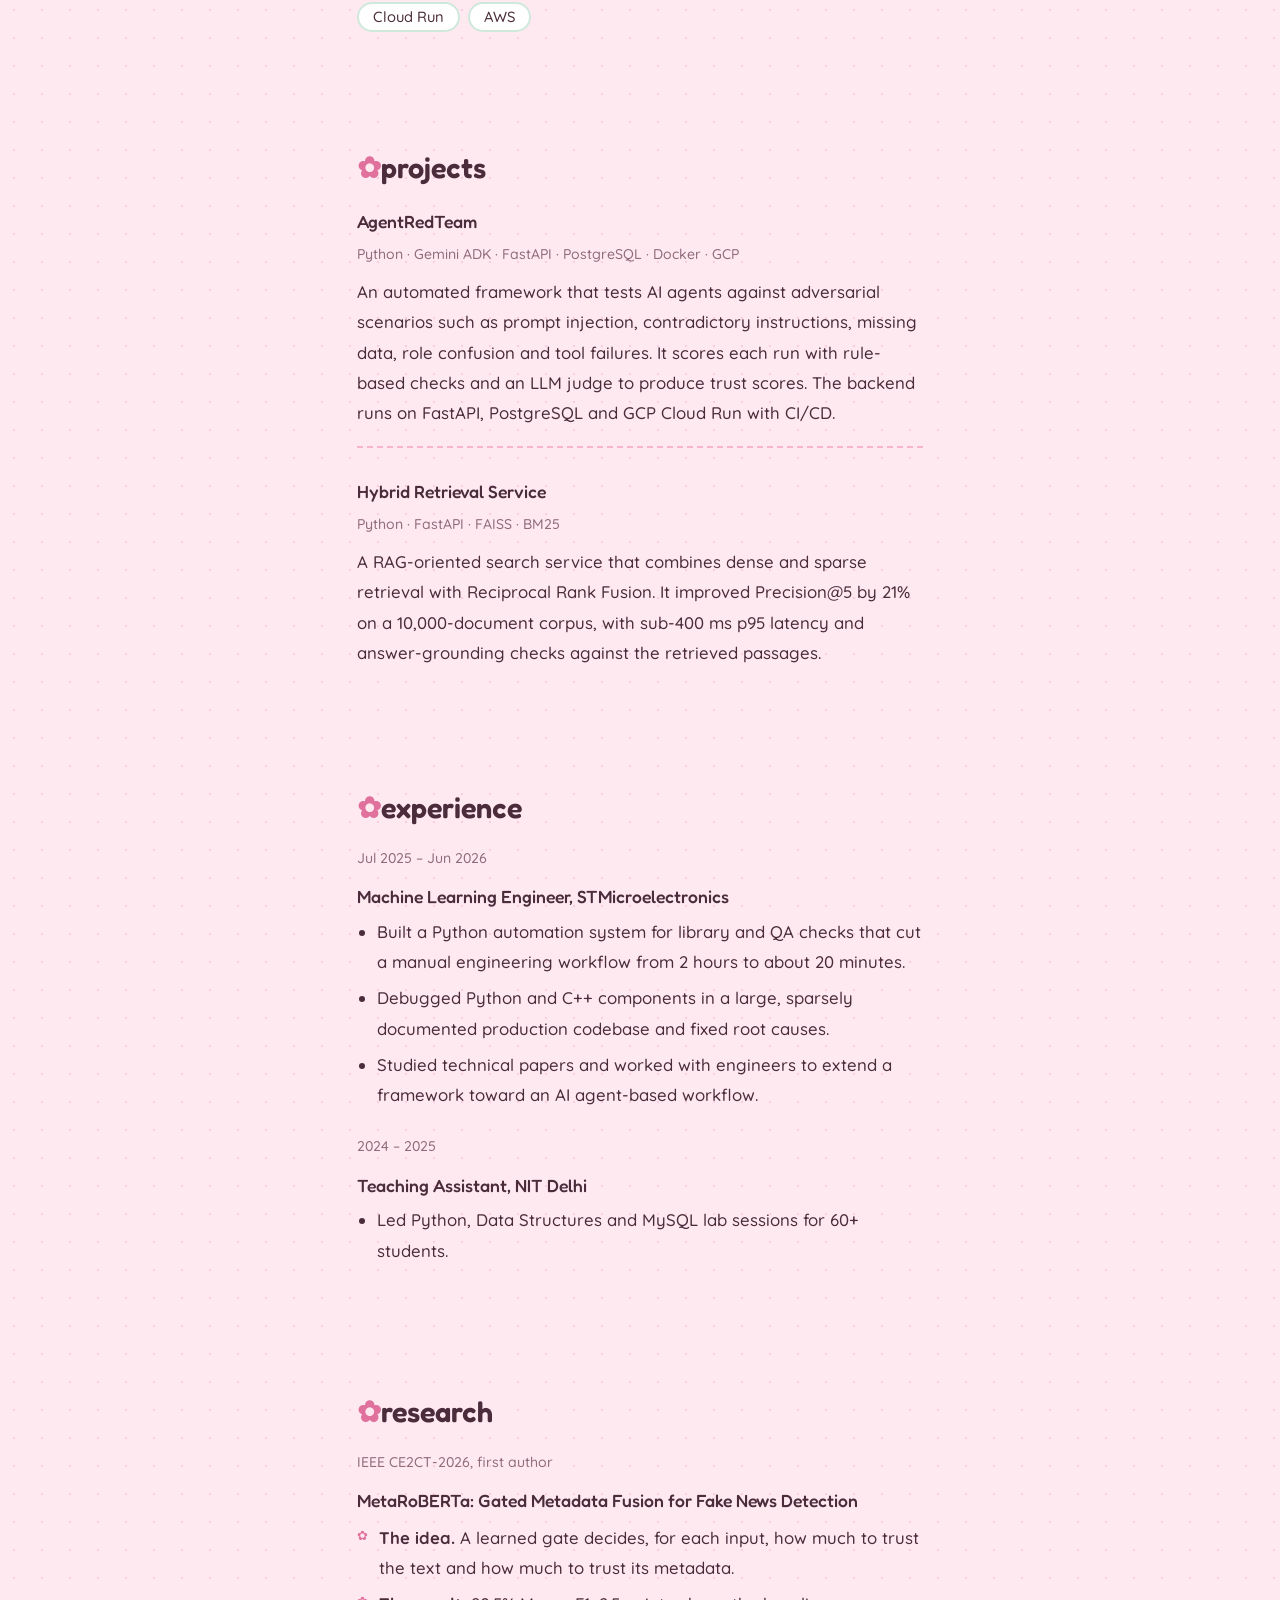
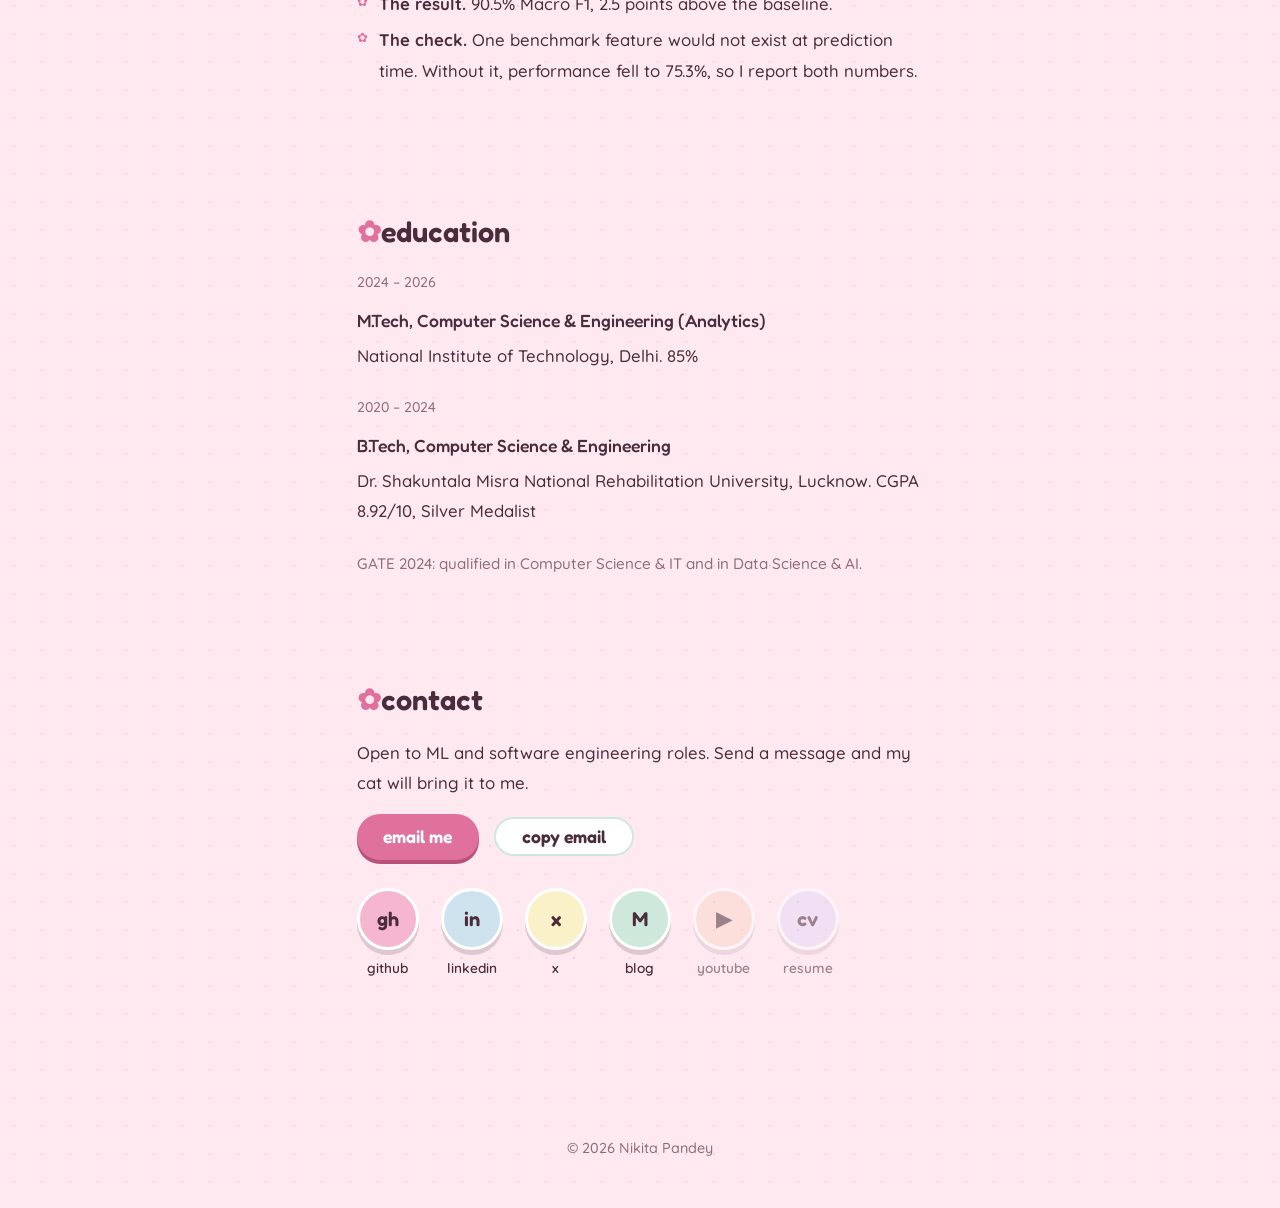
==== commit 5c6b9cc5: "Add blog link and update social media section" ====
--- a/index.html
+++ b/index.html
@@ -33,6 +33,7 @@
     <a href="#research">research</a>
     <a href="#education">education</a>
     <a href="#contact">contact</a>
+    <a href="blog.html">blog</a>
   </header>
 
   <section class="hero">
@@ -137,7 +138,7 @@
         <a class="soc s1" href="https://github.com/nikitapandeyy" target="_blank" rel="noopener"><b>gh</b><span>github</span></a>
         <a class="soc s2" href="https://www.linkedin.com/in/nikita-pandey-02951124b" target="_blank" rel="noopener"><b>in</b><span>linkedin</span></a>
         <a class="soc s3" href="https://x.com/mynikitaa" target="_blank" rel="noopener"><b>x</b><span>x</span></a>
-        <a class="soc s4" href="https://medium.com/@nikitapandeyy" target="_blank" rel="noopener"><b>M</b><span>medium</span></a>
+        <a class="soc s4" href="blog.html"><b>M</b><span>blog</span></a>
         <a class="soc s5 soon" href="#" title="coming soon"><b>&#9654;</b><span>youtube</span></a>
         <a class="soc s6 soon" href="#" title="coming soon"><b>cv</b><span>resume</span></a>
       </div>
--- a/style.css
+++ b/style.css
@@ -242,3 +242,32 @@
 .flow button.on { background: var(--rose); border-color: var(--rose); color: #fff; }
 .arrow { color: var(--rose); }
 .flow-text { min-height: 5.6em; margin: 8px 0 22px; }
+
+/* round sticker buttons for my links */
+.socials { display: flex; flex-wrap: wrap; gap: 18px 22px; margin-top: 22px; }
+.soc { display: flex; flex-direction: column; align-items: center; gap: 6px; text-decoration: none; color: var(--text); font-size: 0.85rem; font-weight: 600; }
+.soc b {
+  display: grid; place-items: center; width: 62px; height: 62px; border-radius: 50%;
+  font-family: 'Fredoka', sans-serif; font-size: 1.25rem; font-weight: 600;
+  border: 3px solid #fff; box-shadow: 0 5px 0 rgba(74, 44, 58, 0.18);
+  transition: transform 0.2s, box-shadow 0.2s;
+}
+.s1 b { background: var(--pink); } .s2 b { background: var(--sky); } .s3 b { background: var(--cream); }
+.s4 b { background: var(--mint); } .s5 b { background: #f9d5c8; } .s6 b { background: #e6d9f5; }
+.soc:hover b, .soc:focus-visible b { transform: translateY(-6px) rotate(-8deg); box-shadow: 0 11px 0 rgba(74, 44, 58, 0.14); }
+.soc:active b { transform: translateY(2px); box-shadow: 0 2px 0 rgba(74, 44, 58, 0.2); }
+.soc.soon { opacity: 0.55; cursor: default; }
+
+/* little stars burst out when you click a button */
+.spark {
+  position: fixed; z-index: 200; pointer-events: none; color: var(--rose); font-size: 15px;
+  animation: burst 0.8s ease-out forwards;
+}
+@keyframes burst {
+  from { transform: translate(-50%, -50%) scale(0.5); opacity: 1; }
+  to   { transform: translate(calc(-50% + var(--dx)), calc(-50% + var(--dy))) scale(1.3); opacity: 0; }
+}
+@media (prefers-reduced-motion: reduce) {
+  .soc:hover b { transform: none; }
+  .spark { display: none; }
+}
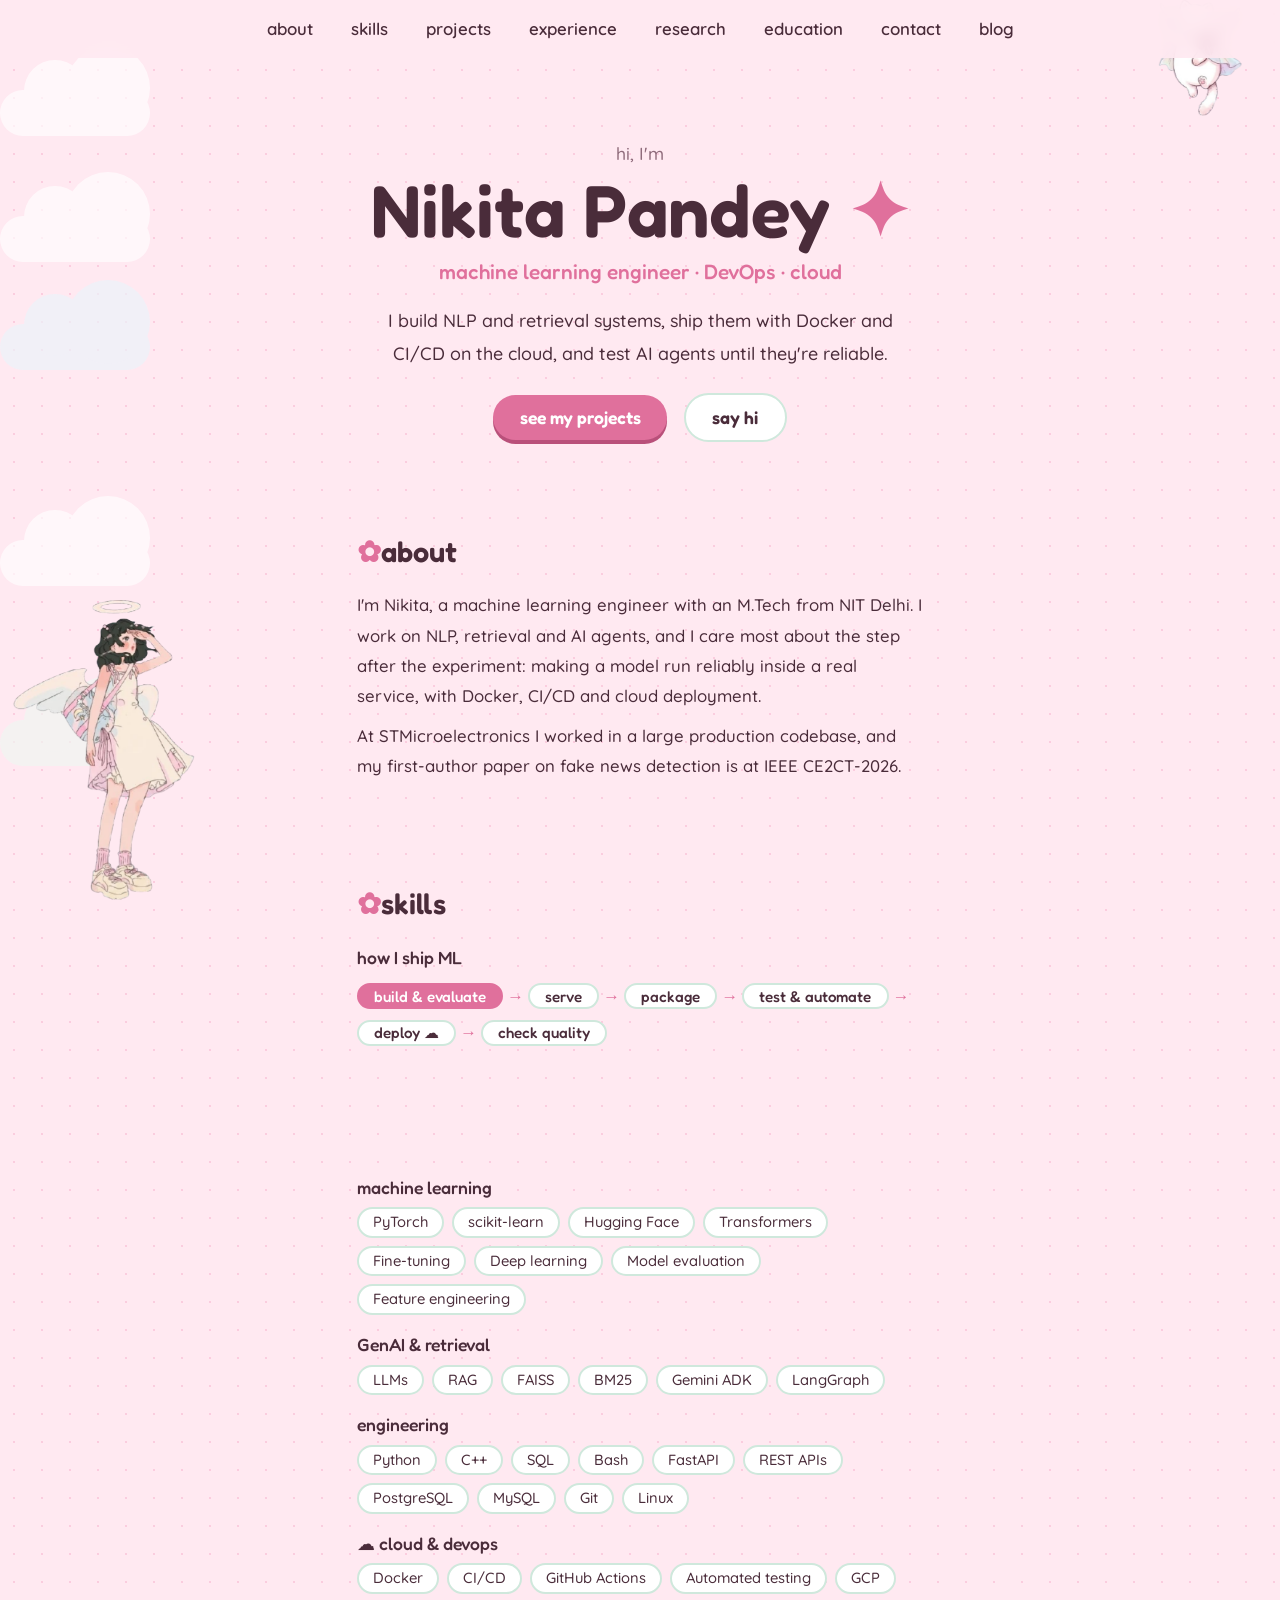
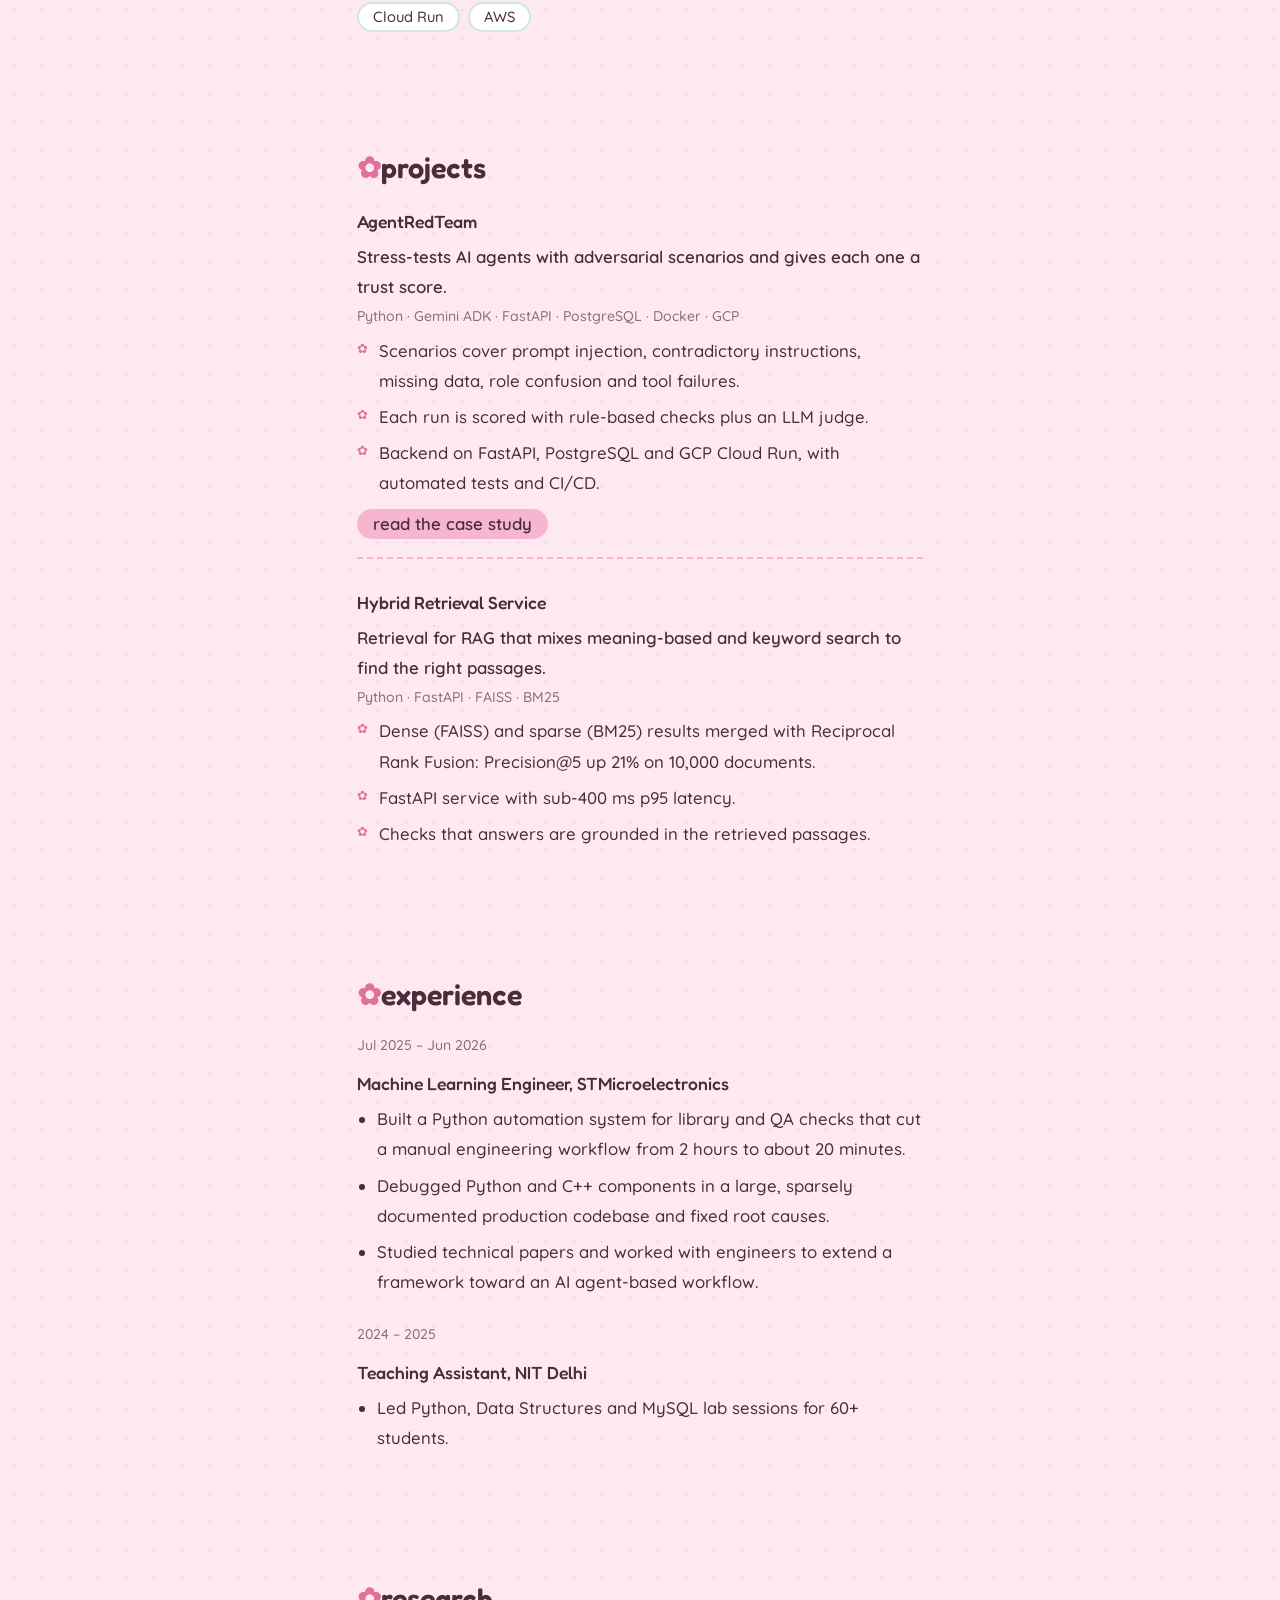
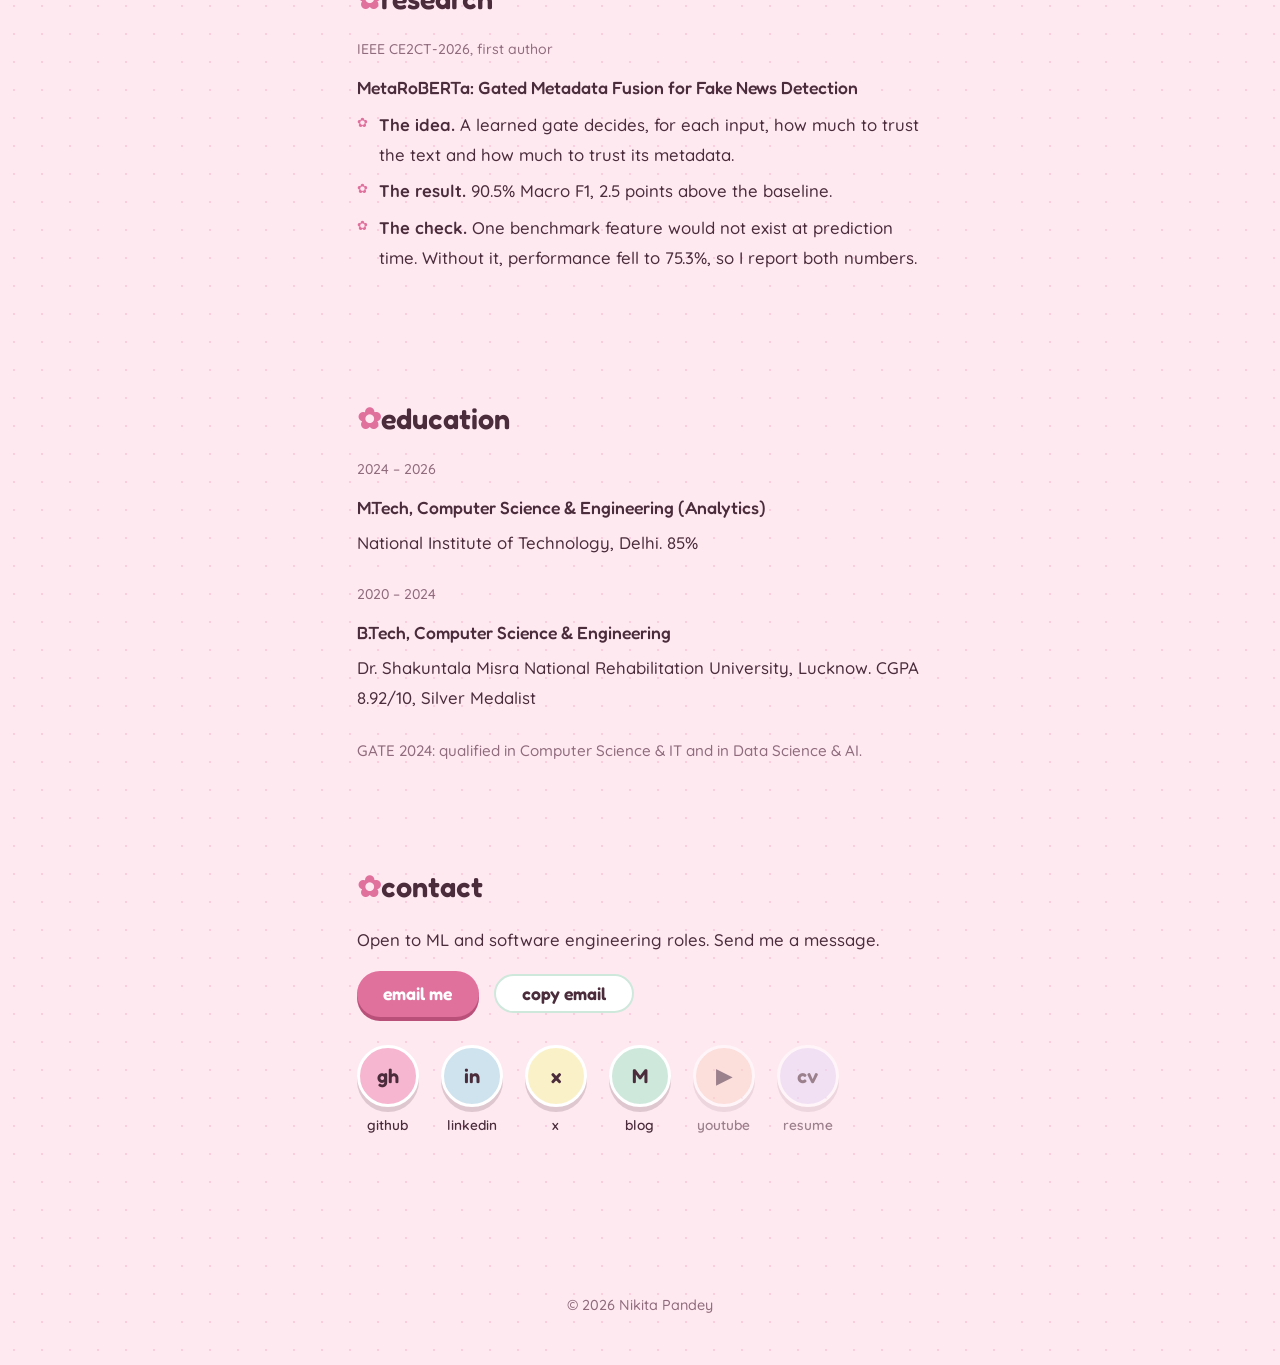
==== commit 96e5a0a9: "Refactor index.html by removing intro section Removed intro section and updated contact message." ====
--- a/index.html
+++ b/index.html
@@ -11,19 +11,10 @@
   <link href="https://fonts.googleapis.com/css2?family=Fredoka:wght@500;600&family=Quicksand:wght@500;600&display=swap" rel="stylesheet">
   <link rel="stylesheet" href="style.css">
 </head>
-<body class="intro-open">
+<body>
 
   <div id="sky" aria-hidden="true"><i class="cloud"></i><i class="cloud"></i><i class="cloud"></i><i class="cloud"></i><i class="cloud"></i></div>
 
-  <div id="intro">
-    <div class="stage">
-      <img src="images/cat-wave-1.jpg" alt="A white cat in a cape sitting and smiling" class="on">
-      <img src="images/cat-wave-2.jpg" alt="">
-      <img src="images/cat-wave-3.jpg" alt="">
-      <p class="bubble">hi! I'm Nikita's cat</p>
-      <button id="enter" type="button">come in</button>
-    </div>
-  </div>
 
   <header class="nav">
     <a href="#about">about</a>
@@ -129,7 +120,7 @@
 
     <section id="contact">
       <h2>contact</h2>
-      <p>Open to ML and software engineering roles. Send a message and my cat will bring it to me.</p>
+      <p>Open to ML and software engineering roles. Send me a message.</p>
       <p>
         <a class="btn-main" href="mailto:nikitapandey1020@gmail.com">email me</a>
         <button class="btn-soft" id="copy-email" type="button">copy email</button>
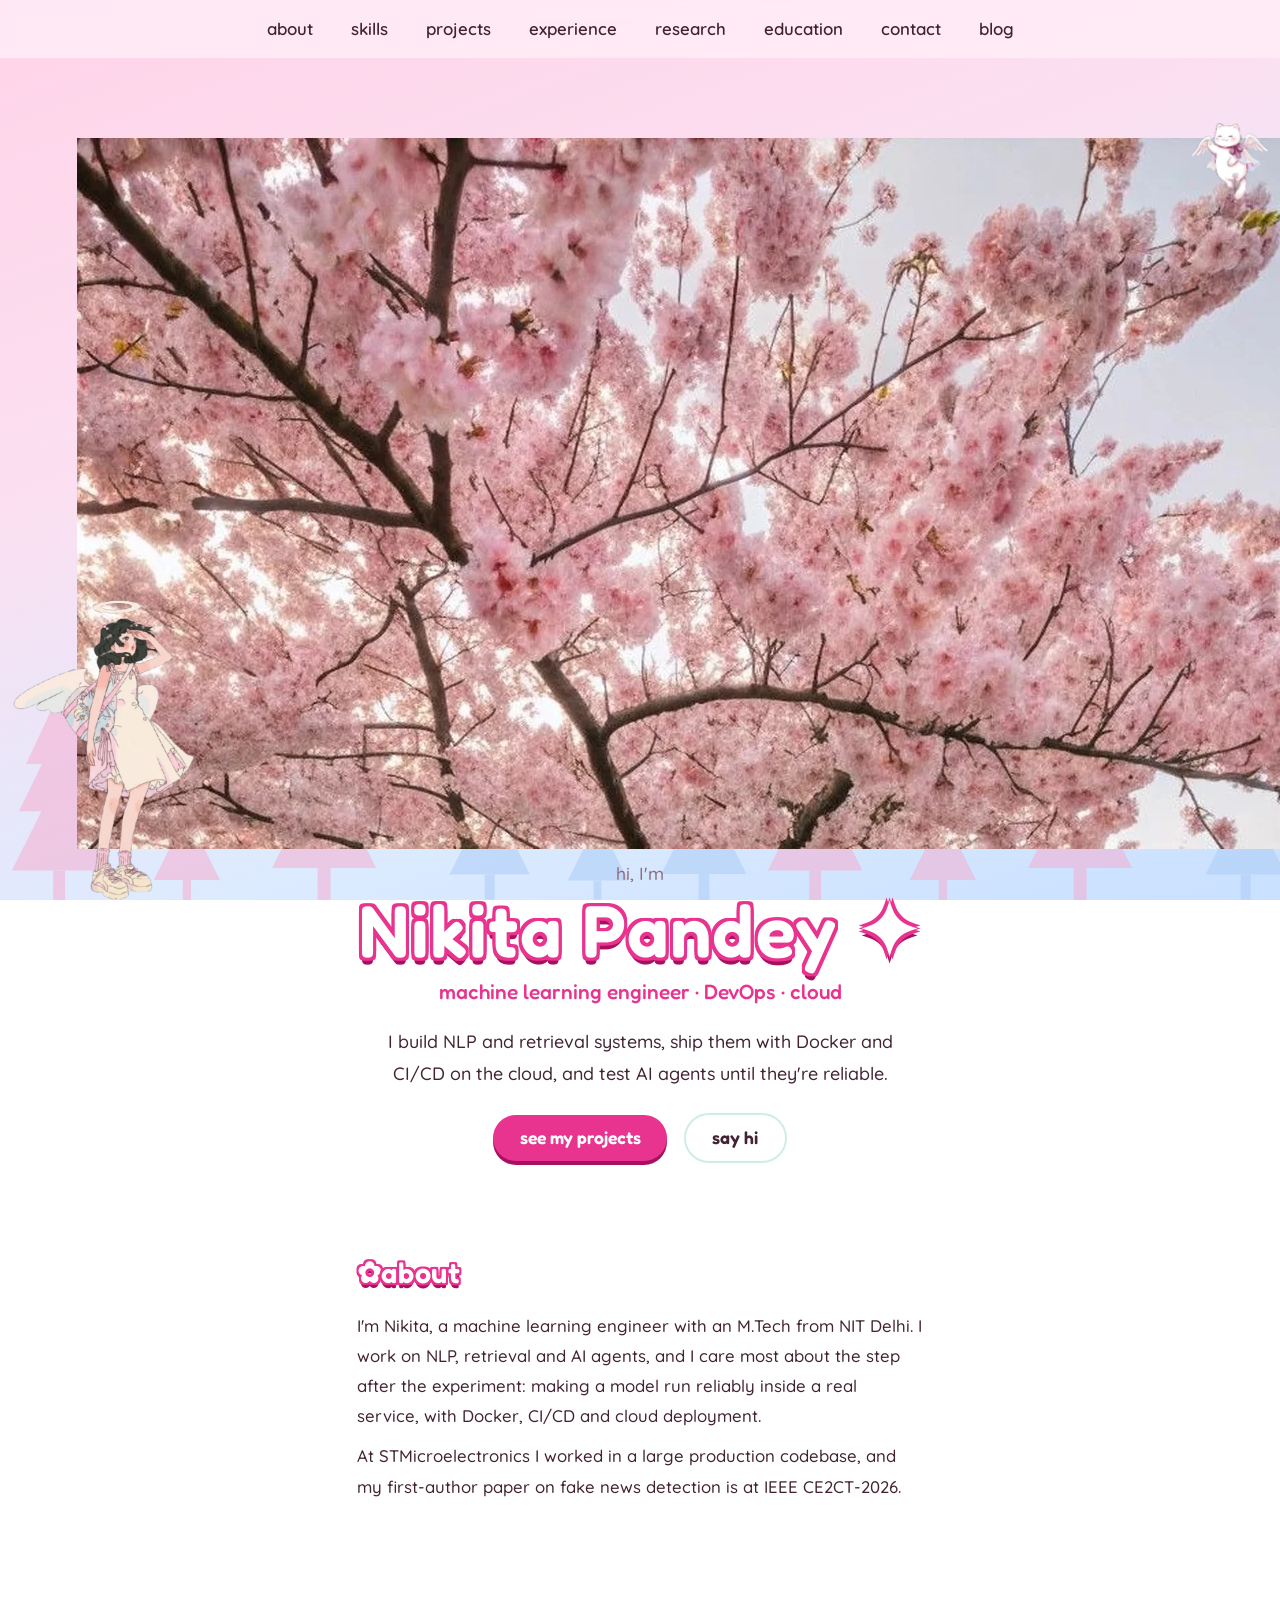
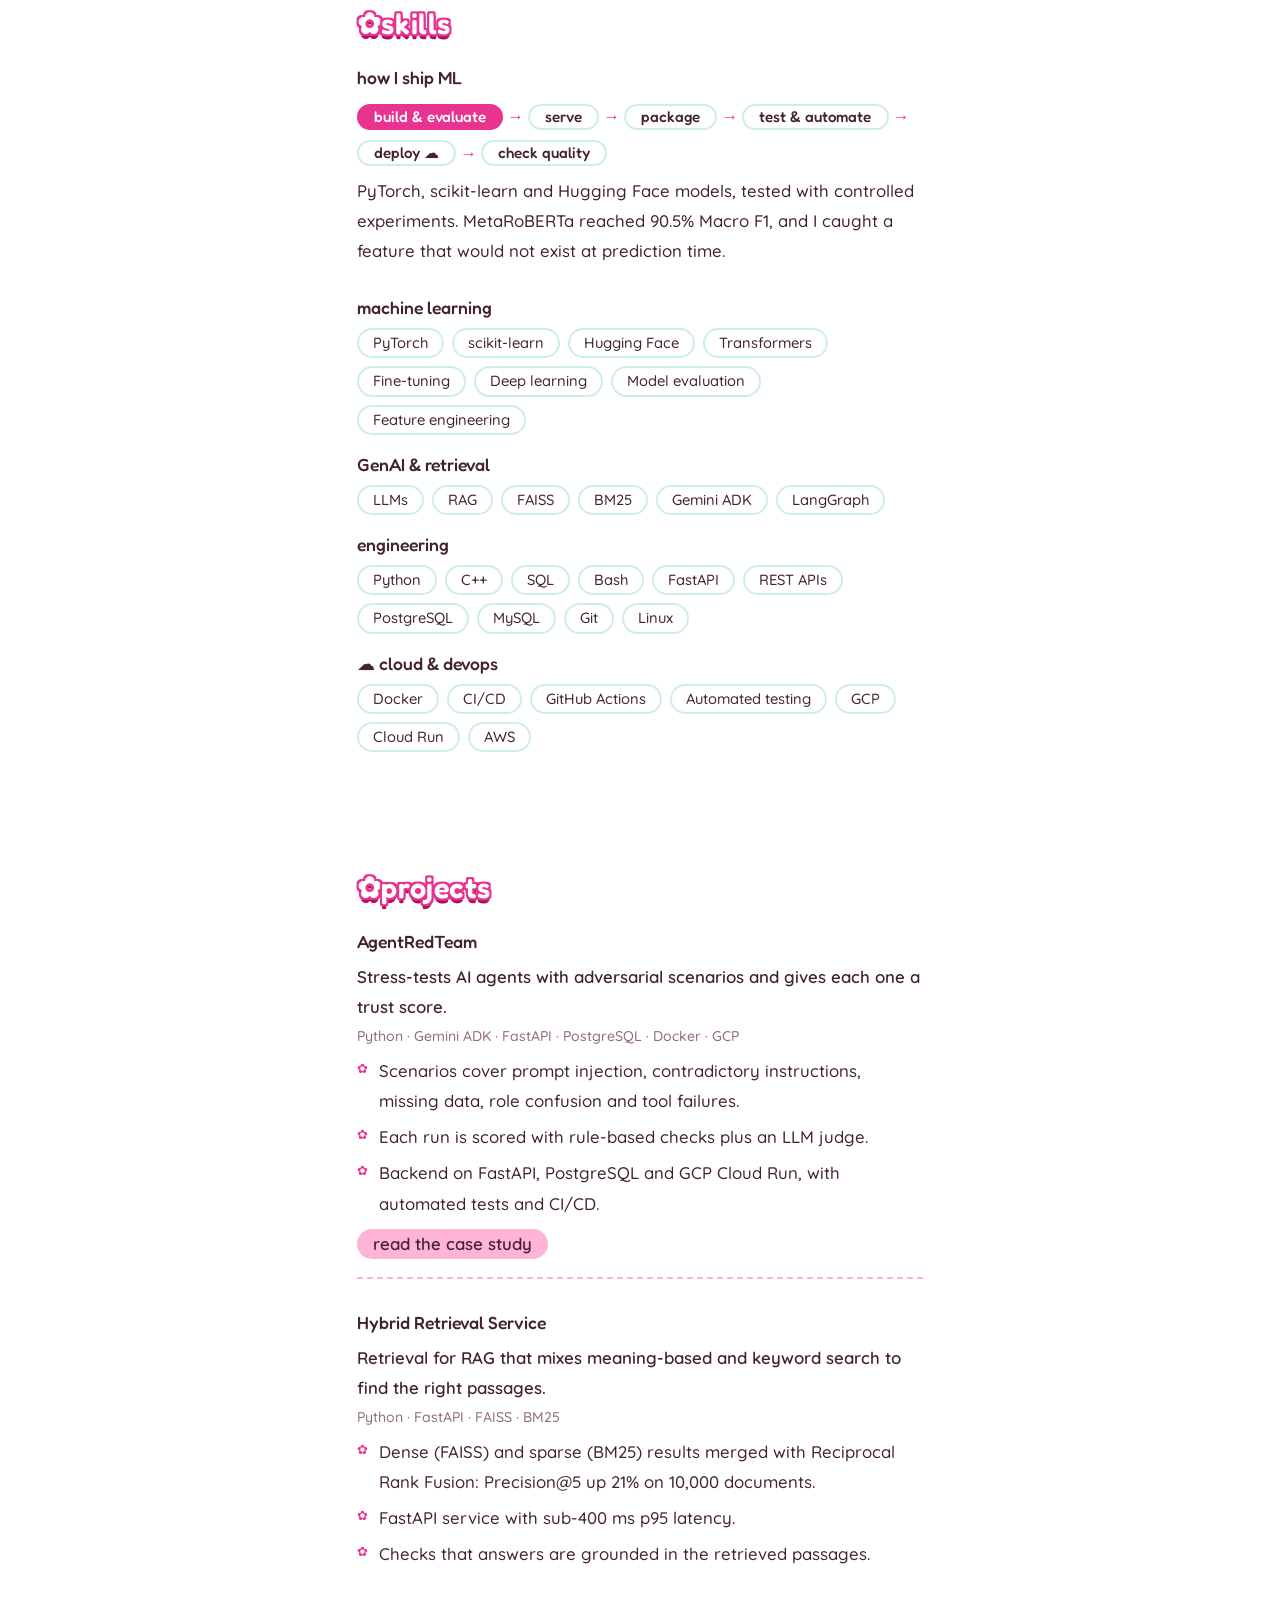
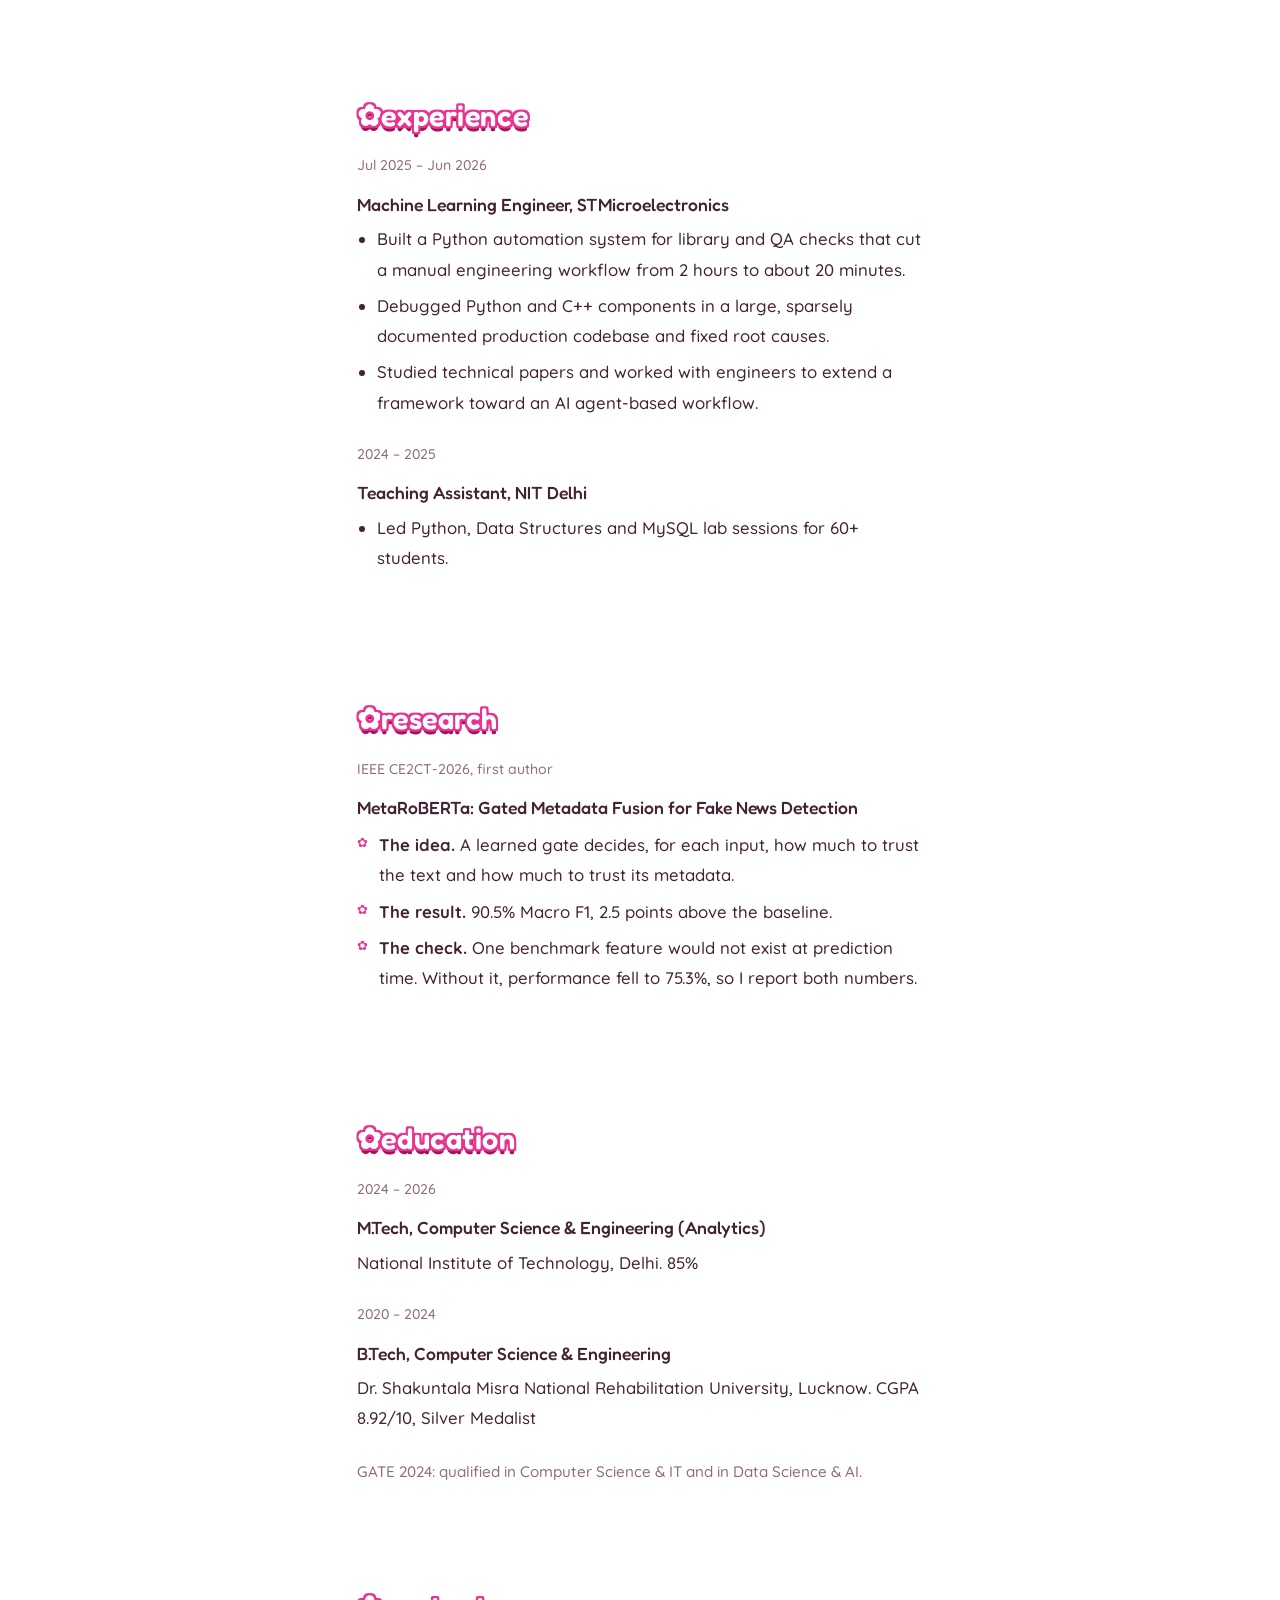
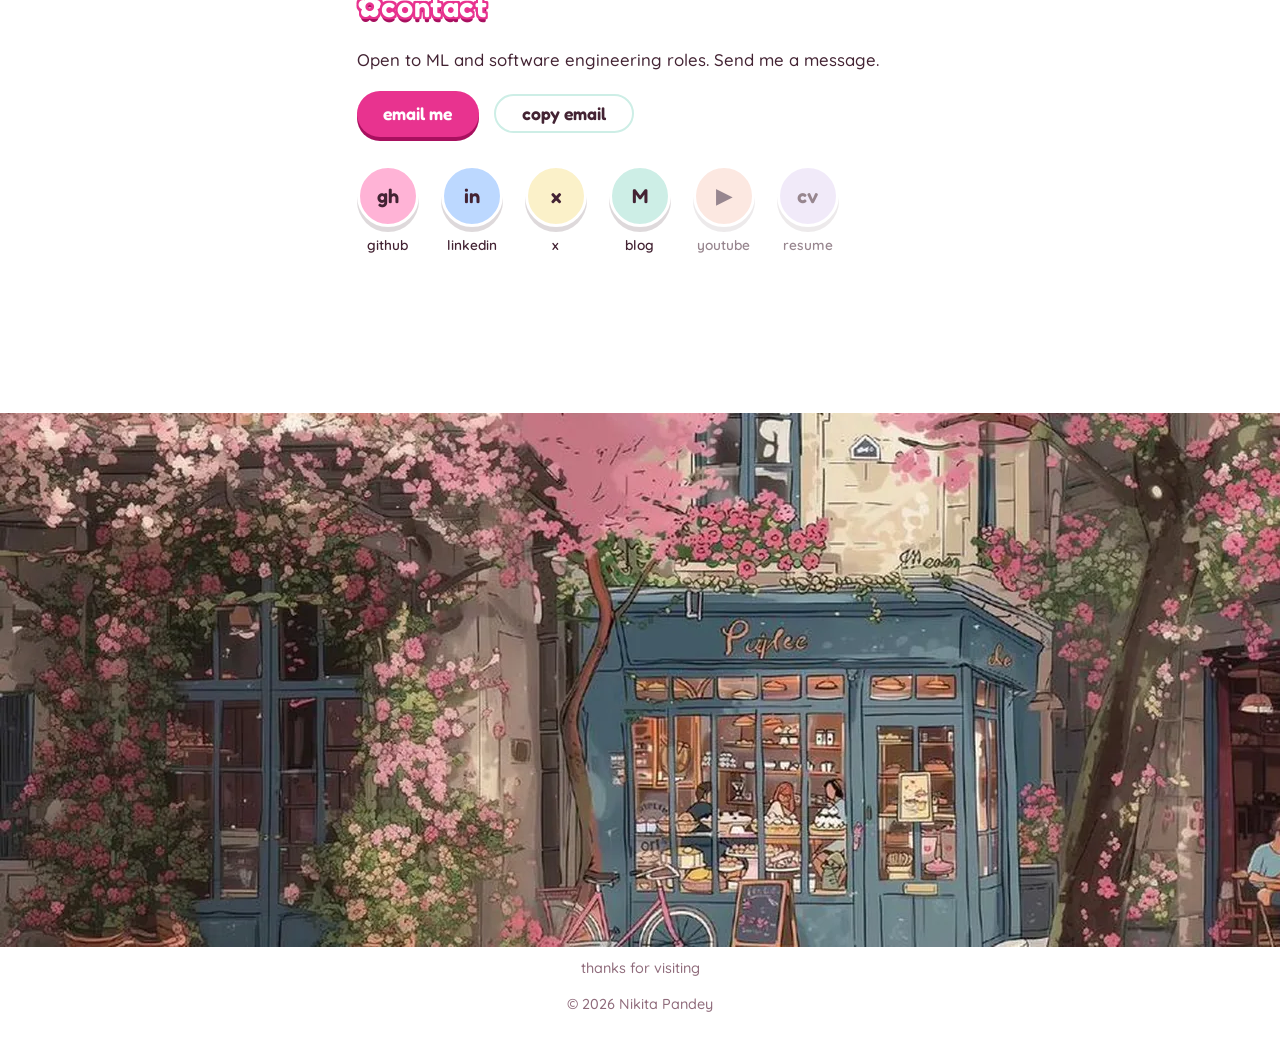
==== commit 5d924b34: "Enhance footer with image and thank you message Updated footer with new content and image." ====
--- a/index.html
+++ b/index.html
@@ -28,6 +28,7 @@
   </header>
 
   <section class="hero">
+    <img class="canopy" src="images/blossoms.webp" alt="">
     <p class="hello">hi, I'm</p>
     <h1>Nikita Pandey</h1>
     <p class="role">machine learning engineer · DevOps · cloud</p>
@@ -136,7 +137,11 @@
     </section>
   </main>
 
-  <footer>© 2026 Nikita Pandey</footer>
+  <footer class="scene-footer">
+    <img class="scene-img" src="images/footer-street.webp" alt="">
+    <p class="thanks">thanks for visiting</p>
+    <p>© 2026 Nikita Pandey</p>
+  </footer>
 
   <div id="girl" class="stack" aria-hidden="true">
     <img class="on" src="images/girl-1.webp" alt="">
--- a/style.css
+++ b/style.css
@@ -271,3 +271,35 @@
   .soc:hover b { transform: none; }
   .spark { display: none; }
 }
+
+/* ---- new look: Barbie headings, pink-to-blue background, soft trees ---- */
+:root { --bg: #ffe1ef; --pink: #ffb3d6; --rose: #e8338f; --sky: #bcd8ff; --mint: #cdeee6; --text: #432333; }
+body { background: linear-gradient(160deg, #ffd3e8 0%, #fbe0f1 38%, #dcebff 72%, #c9e0ff 100%) fixed; }
+.nav { background: rgba(255, 238, 247, 0.8); }
+.hero::before { display: none; }
+.cloud { display: none; }
+
+/* white letters with a pink outline */
+.hero h1, h2 {
+  color: #fff; letter-spacing: 0.02em;
+  text-shadow:
+    calc(var(--o) * -1) calc(var(--o) * -1) 0 var(--rose), var(--o) calc(var(--o) * -1) 0 var(--rose),
+    calc(var(--o) * -1) var(--o) 0 var(--rose), var(--o) var(--o) 0 var(--rose),
+    0 calc(var(--o) * -1) 0 var(--rose), 0 var(--o) 0 var(--rose),
+    calc(var(--o) * -1) 0 0 var(--rose), var(--o) 0 0 var(--rose),
+    0 calc(var(--o) * 2.4) 0 #a8105f;
+}
+.hero h1 { --o: 3px; }
+h2 { --o: 2px; }
+h2::before, .hero h1::after { color: #fff; }
+.btn-main { box-shadow: 0 4px 0 #a8105f; }
+.btn-main:hover { background: #d1247d; }
+
+/* soft pink and blue trees along the bottom, behind everything */
+#sky::after {
+  content: ''; position: absolute; left: 0; right: 0; bottom: 0; height: min(34vh, 260px);
+  background: url("data:image/svg+xml,%3Csvg%20xmlns%3D%27http%3A%2F%2Fwww.w3.org%2F2000%2Fsvg%27%20width%3D%27640%27%20height%3D%27220%27%20viewBox%3D%270%200%20640%20220%27%3E%3Cdefs%3E%3Cg%20id%3D%27t%27%3E%3Cpolygon%20points%3D%2740%2C0%2012%2C60%2068%2C60%27%2F%3E%3Cpolygon%20points%3D%2740%2C30%206%2C100%2074%2C100%27%2F%3E%3Cpolygon%20points%3D%2740%2C70%200%2C150%2080%2C150%27%2F%3E%3Crect%20x%3D%2735%27%20y%3D%27150%27%20width%3D%2710%27%20height%3D%2725%27%2F%3E%3C%2Fg%3E%3C%2Fdefs%3E%3Cg%20fill%3D%27%23f7a8cb%27%3E%3Cuse%20href%3D%27%23t%27%20x%3D%2710%27%20y%3D%2745%27%2F%3E%3Cuse%20href%3D%27%23t%27%20transform%3D%27translate%28130%2098%29%20scale%28.7%29%27%2F%3E%3Cuse%20href%3D%27%23t%27%20transform%3D%27translate%28230%2028%29%20scale%281.1%29%27%2F%3E%3C%2Fg%3E%3Cg%20fill%3D%27%23a9c9f5%27%3E%3Cuse%20href%3D%27%23t%27%20transform%3D%27translate%28380%2071%29%20scale%28.85%29%27%2F%3E%3Cuse%20href%3D%27%23t%27%20transform%3D%27translate%28480%20106%29%20scale%28.65%29%27%2F%3E%3Cuse%20href%3D%27%23t%27%20transform%3D%27translate%28560%2063%29%20scale%28.9%29%27%2F%3E%3C%2Fg%3E%3C%2Fsvg%3E") repeat-x left bottom / auto 100%; opacity: 0.5;
+}
+
+/* smaller, calmer flying cat */
+#flycat { width: clamp(44px, 6vw, 86px); }
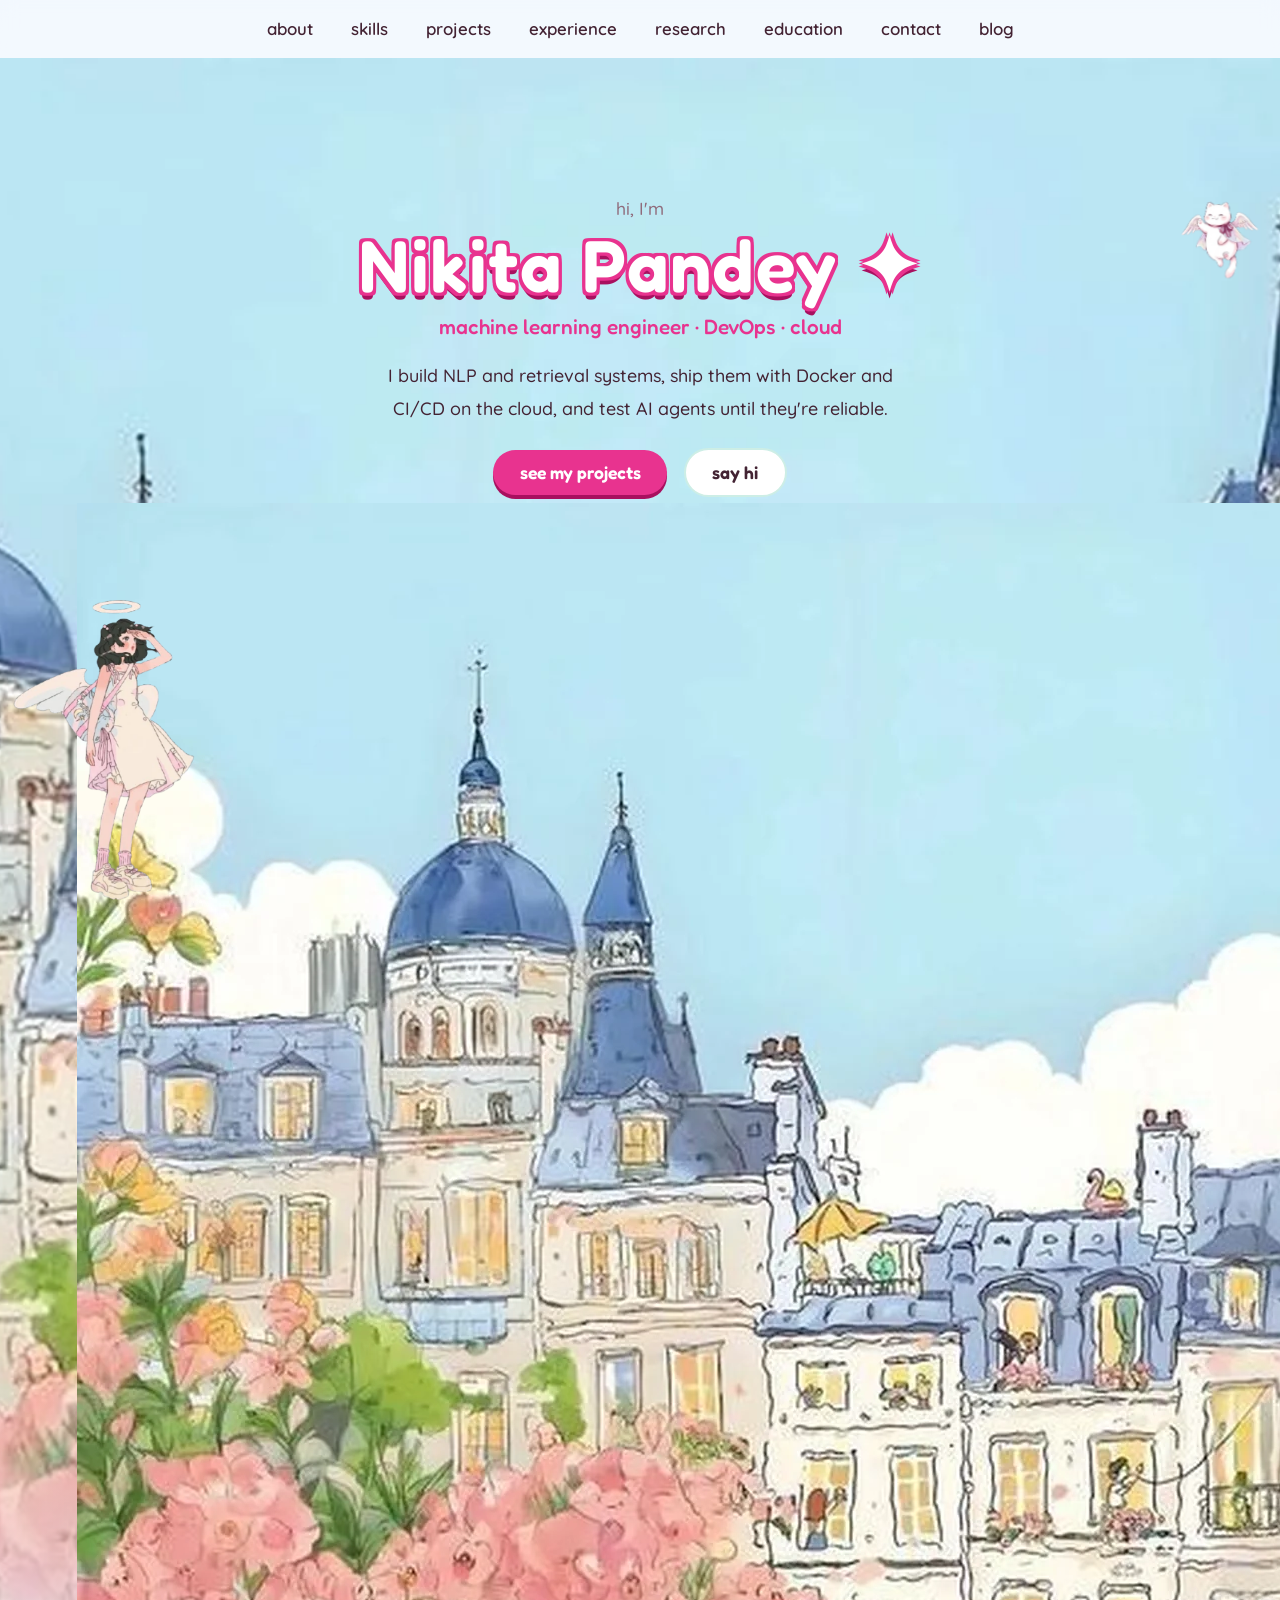
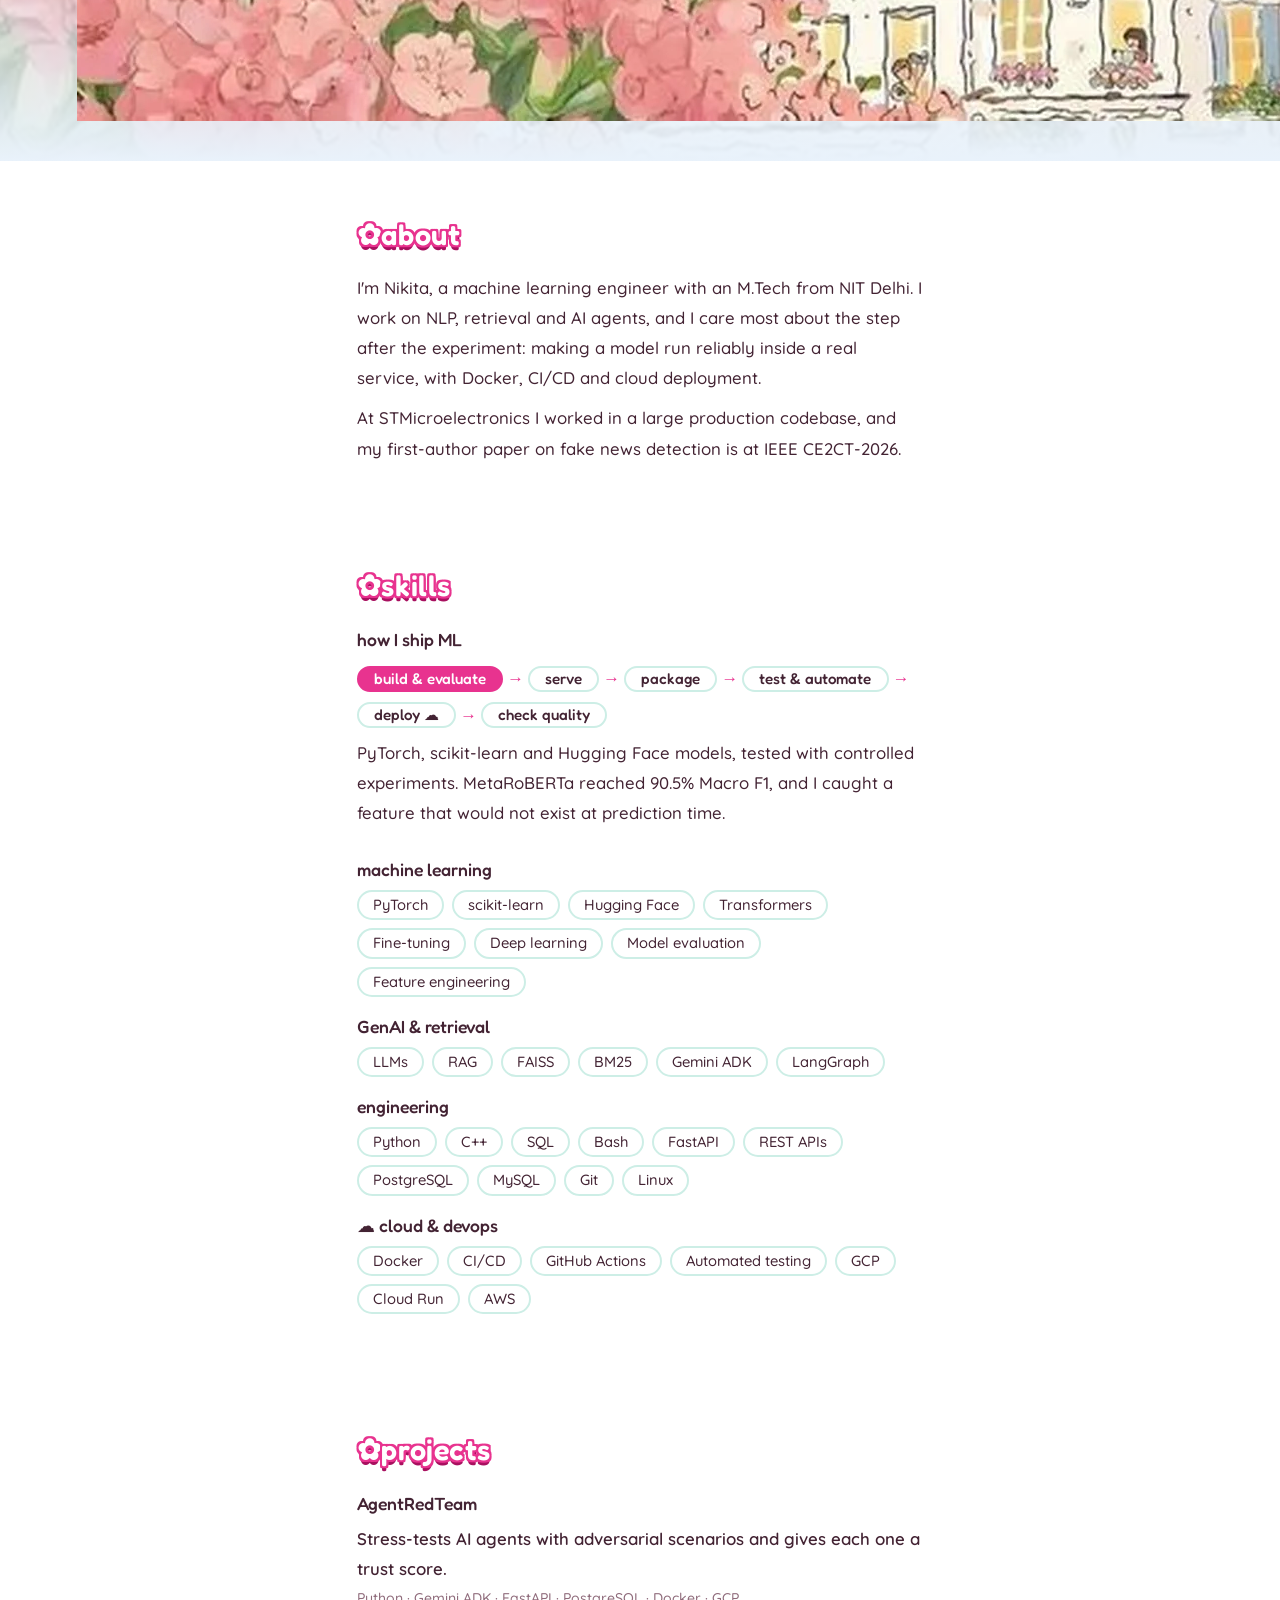
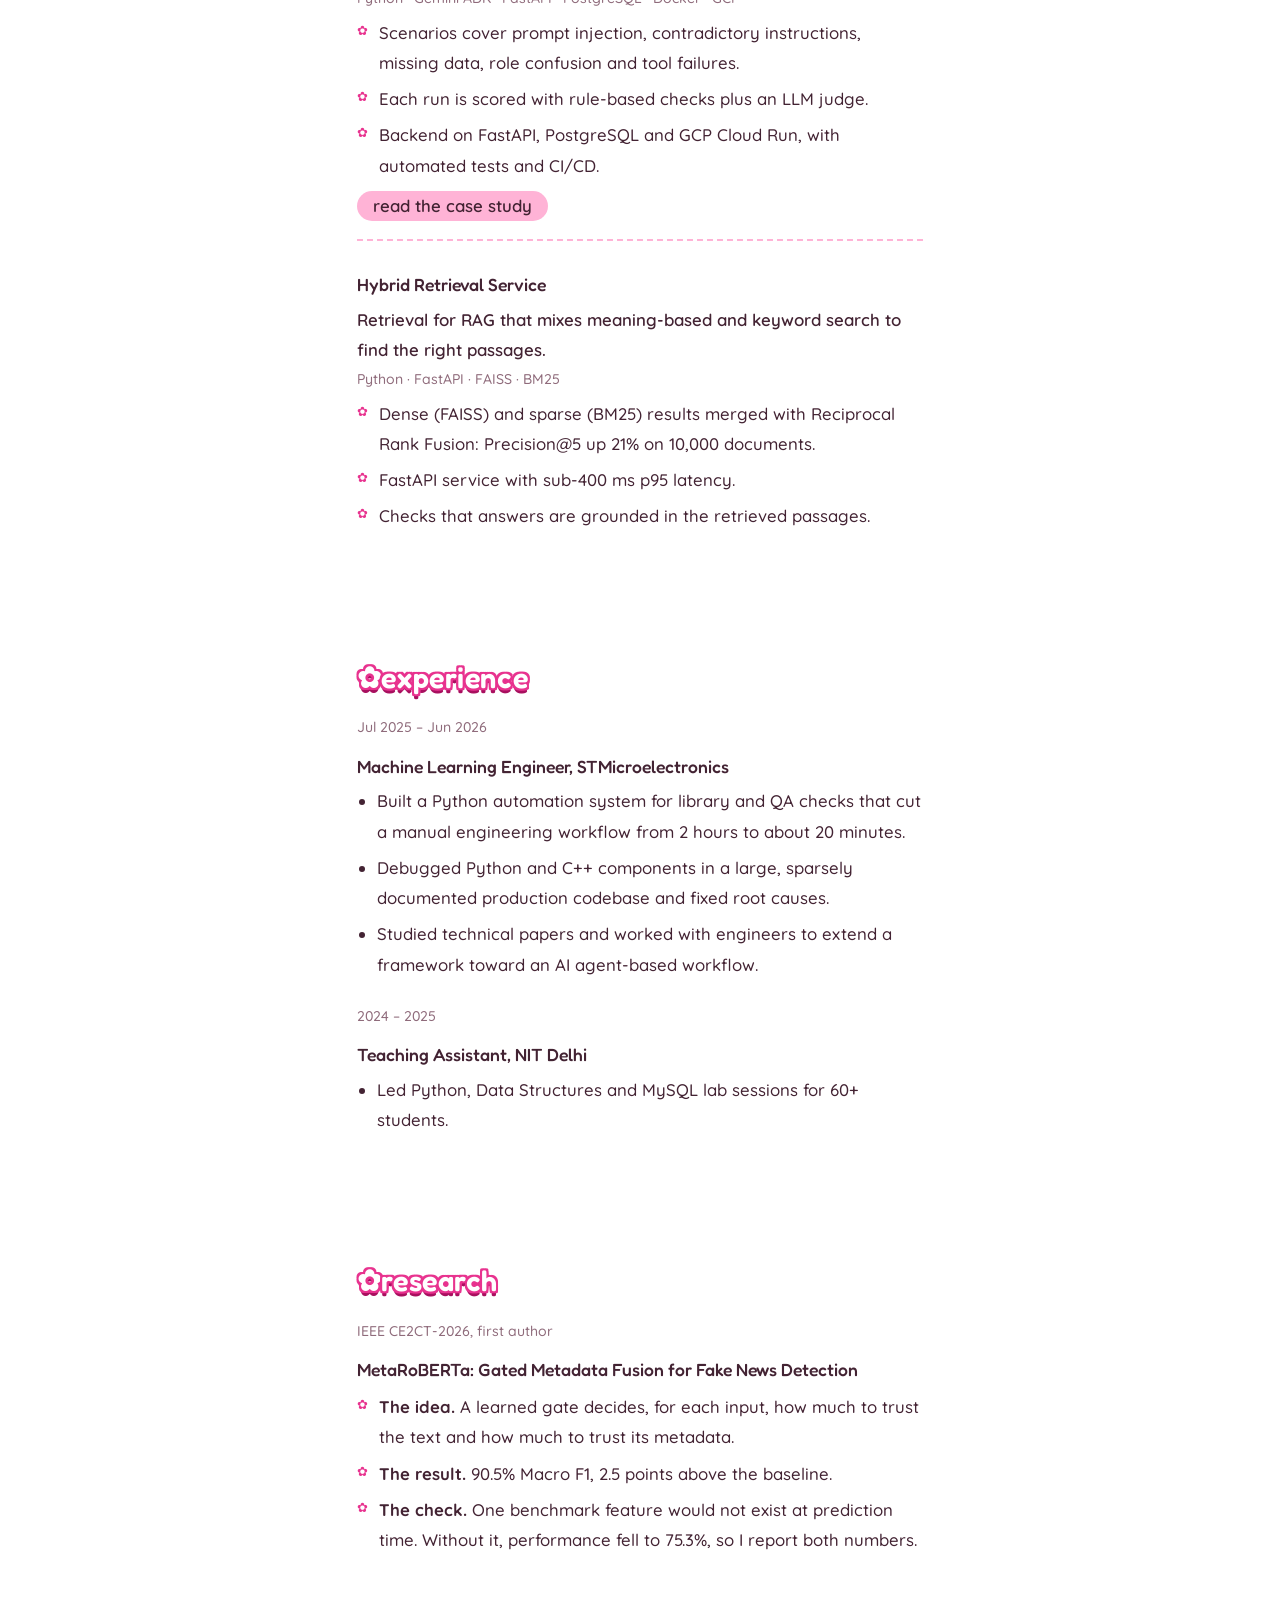
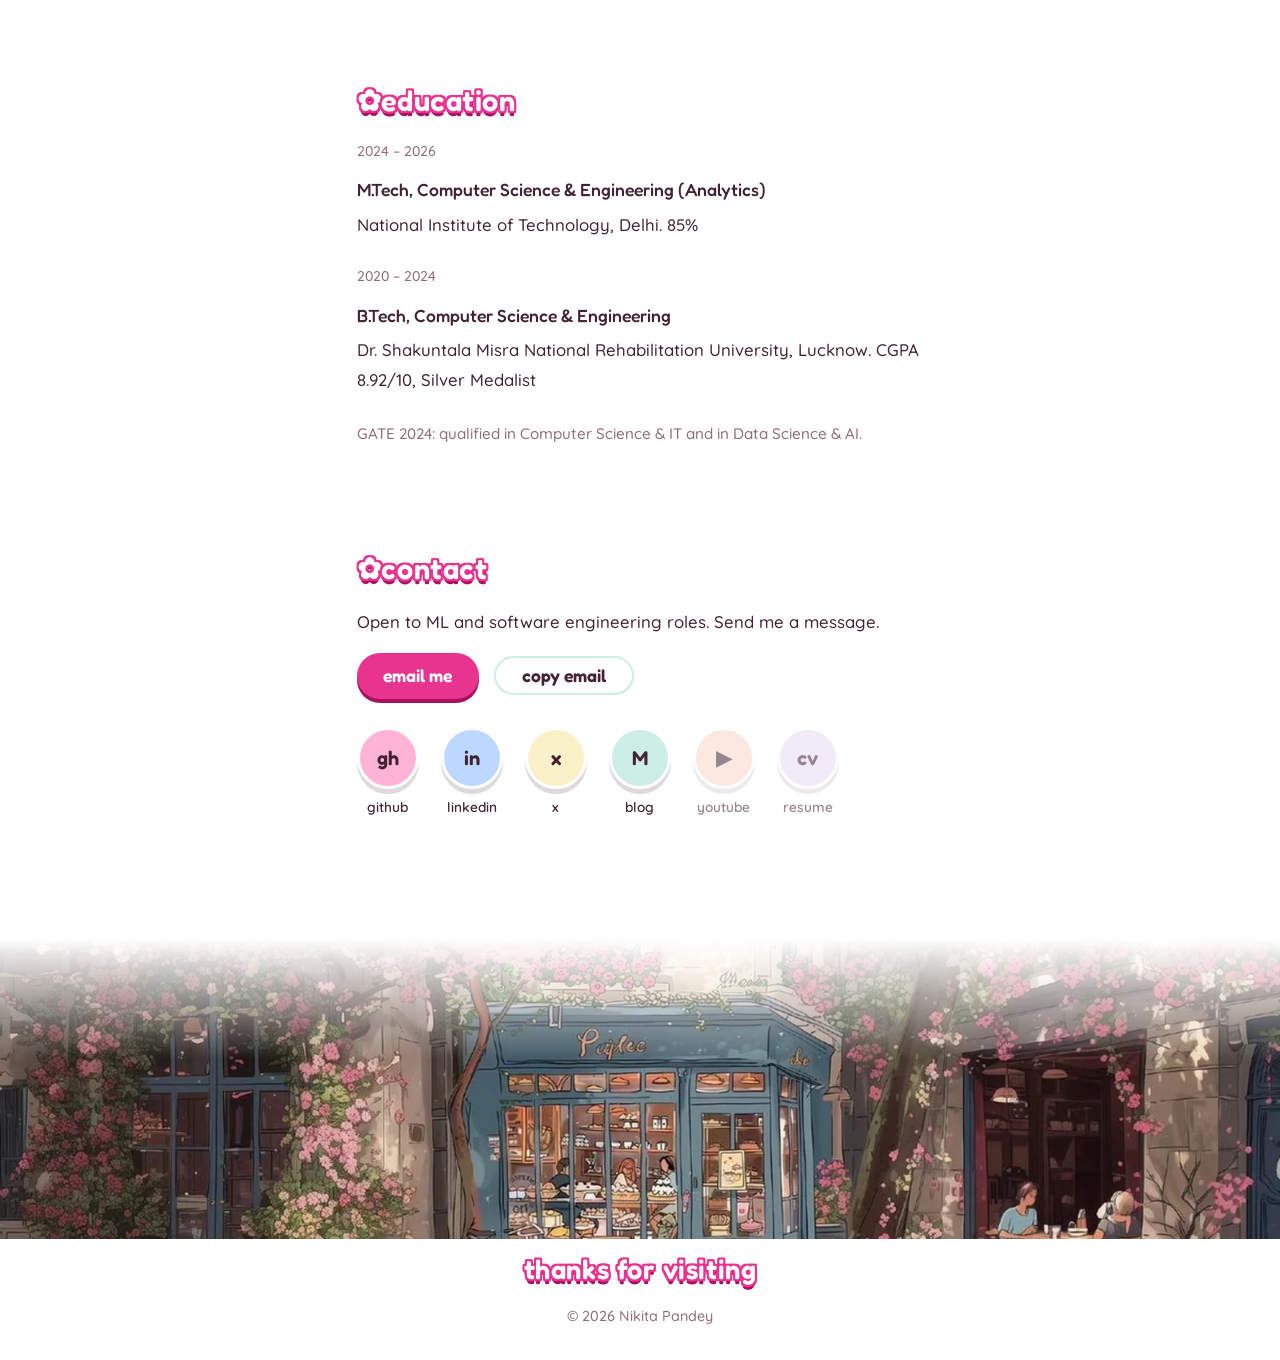
==== commit fc9605af: "Replace image in hero section and add rooftops image" ====
--- a/index.html
+++ b/index.html
@@ -28,7 +28,6 @@
   </header>
 
   <section class="hero">
-    <img class="canopy" src="images/blossoms.webp" alt="">
     <p class="hello">hi, I'm</p>
     <h1>Nikita Pandey</h1>
     <p class="role">machine learning engineer · DevOps · cloud</p>
@@ -37,6 +36,7 @@
       <a class="btn-main" href="#projects">see my projects</a>
       <a class="btn-soft" href="#contact">say hi</a>
     </p>
+    <img class="roofs" src="images/hero-rooftops.webp" alt="">
   </section>
 
   <main>
--- a/style.css
+++ b/style.css
@@ -280,7 +280,7 @@
 .cloud { display: none; }
 
 /* white letters with a pink outline */
-.hero h1, h2 {
+.hero h1, h2, .thanks {
   color: #fff; letter-spacing: 0.02em;
   text-shadow:
     calc(var(--o) * -1) calc(var(--o) * -1) 0 var(--rose), var(--o) calc(var(--o) * -1) 0 var(--rose),
@@ -290,7 +290,7 @@
     0 calc(var(--o) * 2.4) 0 #a8105f;
 }
 .hero h1 { --o: 3px; }
-h2 { --o: 2px; }
+h2, .thanks { --o: 2px; }
 h2::before, .hero h1::after { color: #fff; }
 .btn-main { box-shadow: 0 4px 0 #a8105f; }
 .btn-main:hover { background: #d1247d; }
@@ -303,3 +303,30 @@
 
 /* smaller, calmer flying cat */
 #flycat { width: clamp(44px, 6vw, 86px); }
+
+/* ---- spring-in-Paris scene (artwork from the reference pictures; swap for your own later) ---- */
+body { background: linear-gradient(180deg, #d4e8fb 0%, #e9f2fb 40%, #fdf2ec 100%) fixed; }
+.nav { background: rgba(255, 255, 255, 0.7); }
+#sky::after { display: none; }
+.hero:not(.small) {
+  min-height: 90vh; padding-top: 15vh; overflow: hidden;
+  background: url(images/hero-rooftops.webp) center bottom / cover no-repeat;
+}
+.hero:not(.small)::after {
+  content: ''; position: absolute; left: 0; right: 0; bottom: 0; height: 22%;
+  background: linear-gradient(to bottom, rgba(233, 242, 251, 0), #e9f2fb);
+}
+.hero .canopy {
+  position: absolute; top: 0; left: 0; width: 100%; height: 42%; z-index: 0; pointer-events: none;
+  object-fit: cover; object-position: center top; opacity: 0.92;
+  -webkit-mask-image: linear-gradient(to bottom, #000 55%, transparent);
+  mask-image: linear-gradient(to bottom, #000 55%, transparent);
+}
+.scene-footer { padding: 0; text-align: center; }
+.scene-img {
+  display: block; width: 100%; max-height: 300px; object-fit: cover; object-position: center 60%;
+  -webkit-mask-image: linear-gradient(to bottom, transparent, #000 40%);
+  mask-image: linear-gradient(to bottom, transparent, #000 40%);
+}
+.thanks { font-family: 'Fredoka', sans-serif; font-weight: 600; font-size: 1.7rem; margin: 6px 0 2px; }
+.scene-footer p:last-child { color: var(--muted); font-size: 0.9rem; padding-bottom: 30px; }
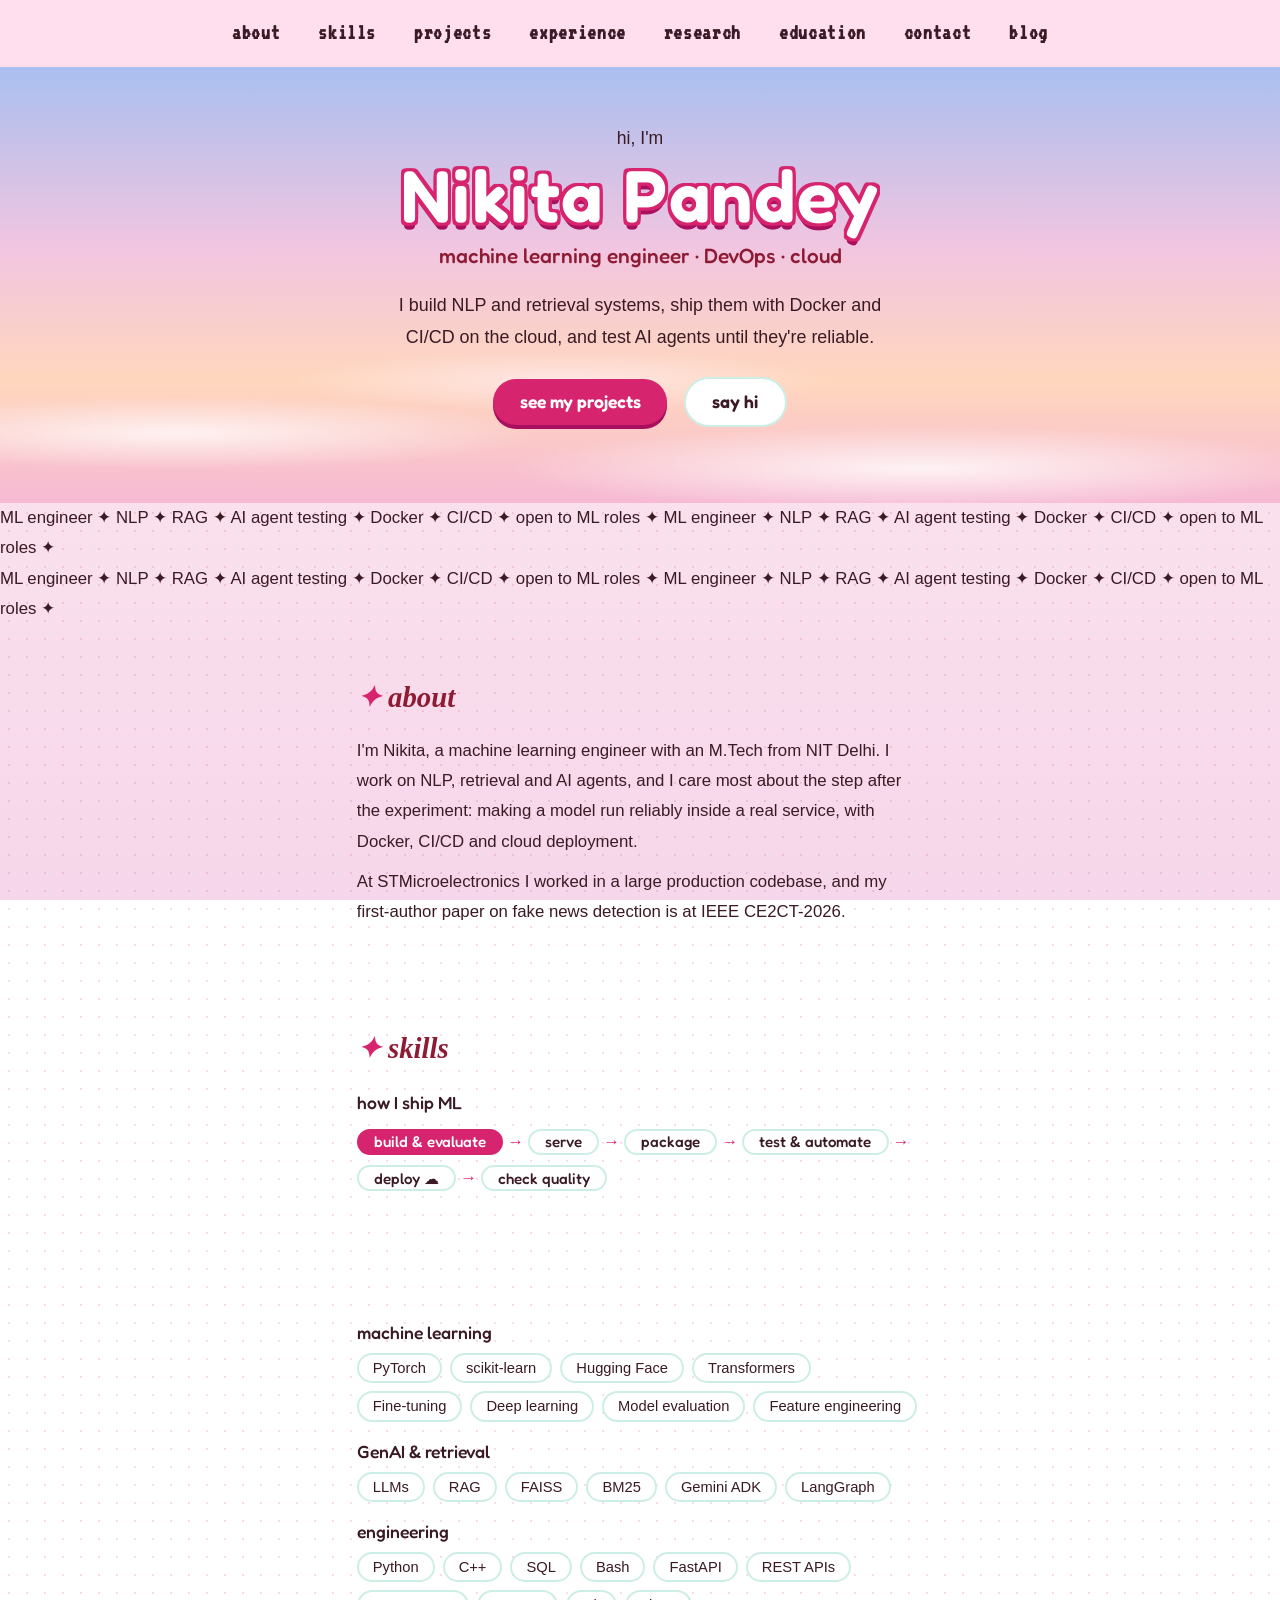
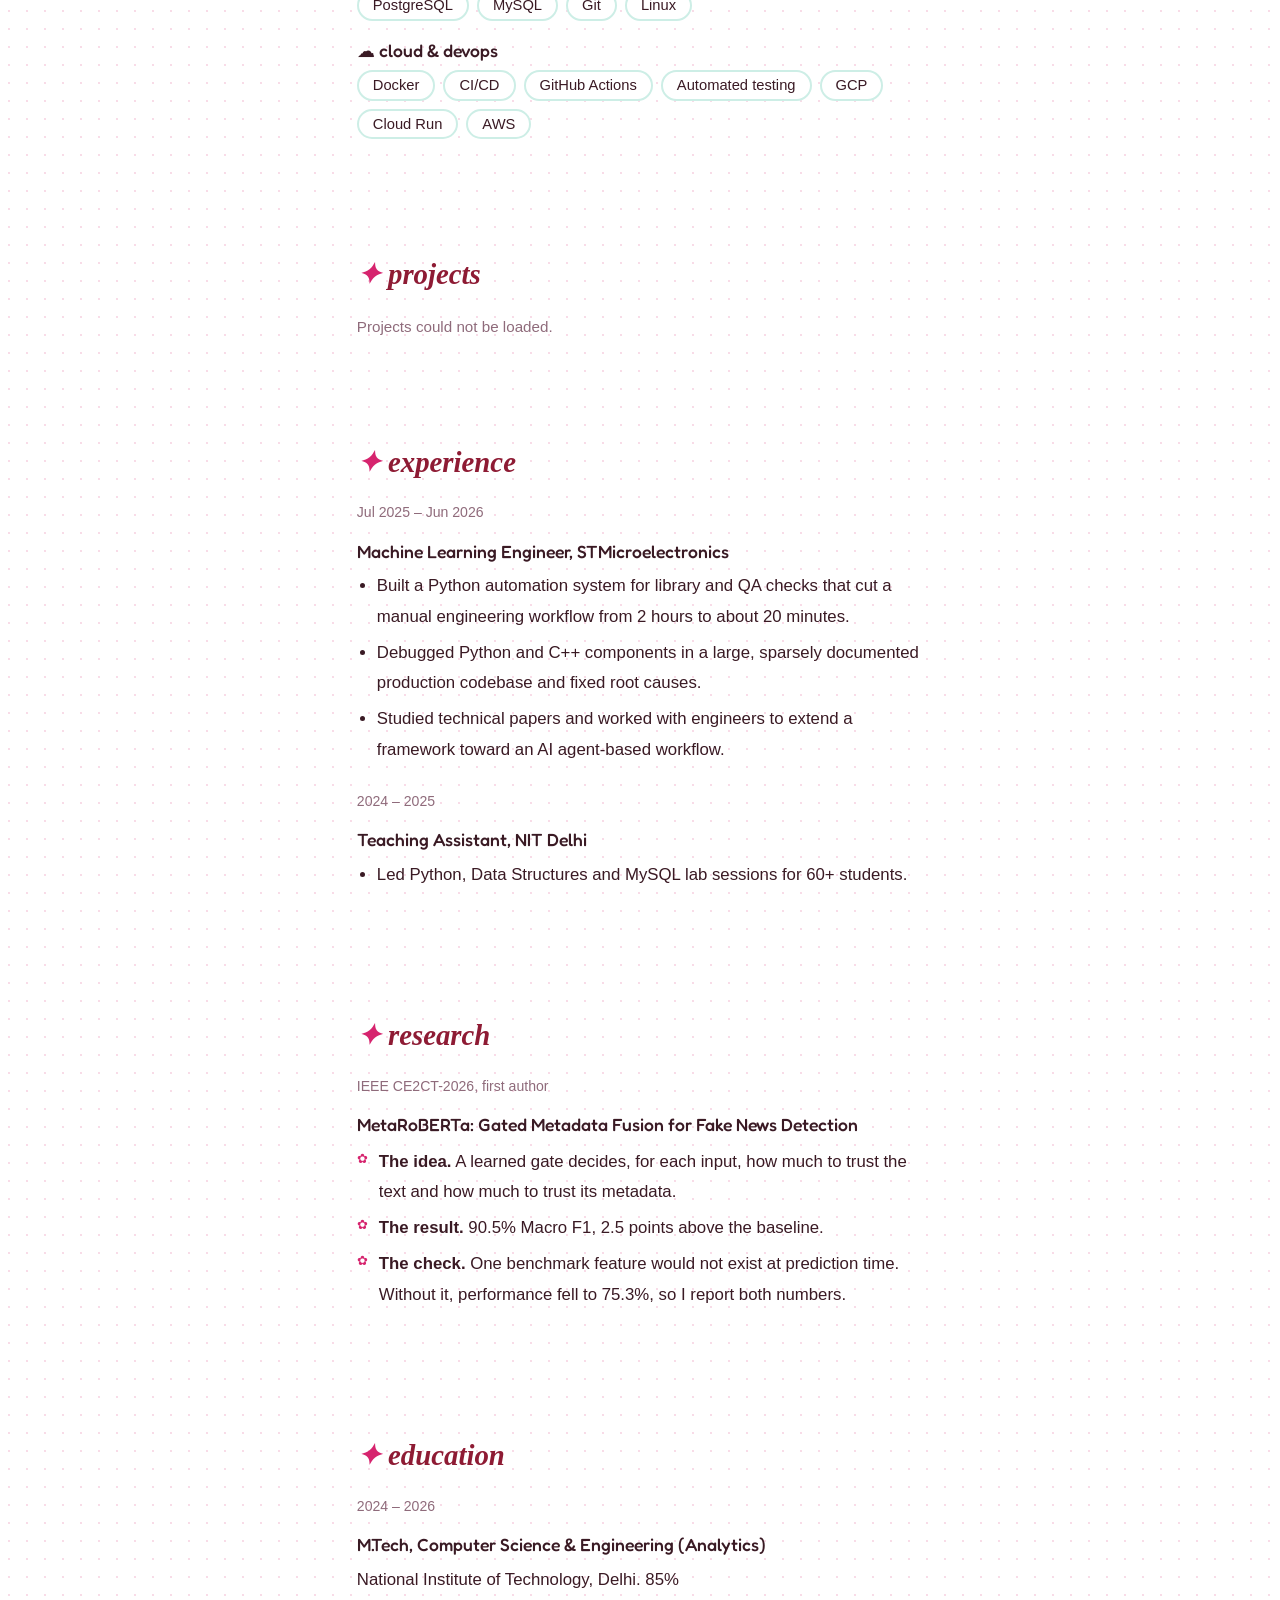
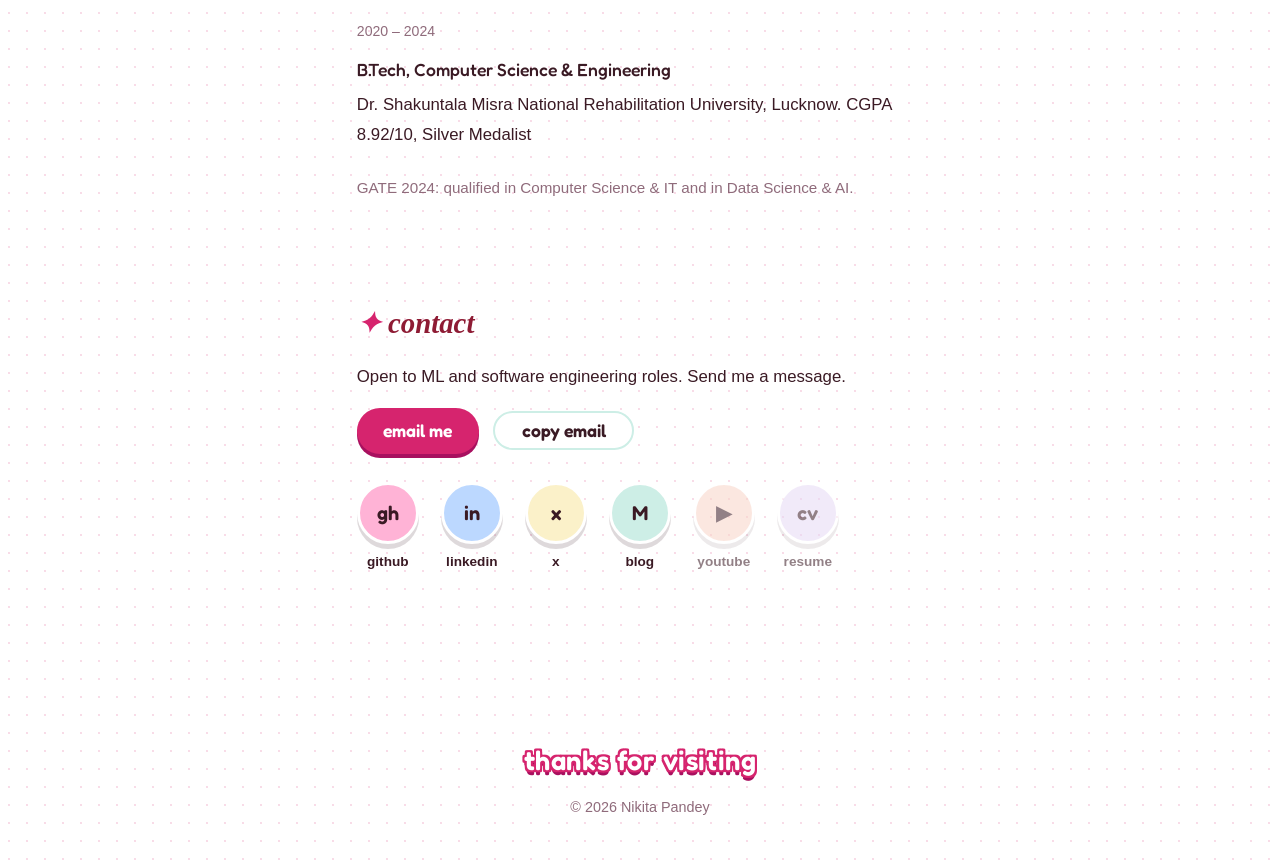
==== commit 8a2e8d96: "Modify favicon, fonts, and footer structure Updated favicon and font styles, added marquee section, " ====
--- a/index.html
+++ b/index.html
@@ -4,16 +4,14 @@
   <meta charset="UTF-8">
   <meta name="viewport" content="width=device-width, initial-scale=1.0">
   <title>Nikita Pandey | ML Engineer</title>
-  <link rel="icon" type="image/webp" href="images/cat-fly-1.webp">
+  <link rel="icon" href="data:image/svg+xml,%3Csvg xmlns=%22http://www.w3.org/2000/svg%22 viewBox=%220 0 100 100%22%3E%3Ctext y=%22.9em%22 font-size=%2290%22%3E%E2%9C%A6%3C/text%3E%3C/svg%3E">
   <meta name="description" content="Machine learning engineer working on NLP, retrieval and AI agent evaluation.">
   <link rel="preconnect" href="https://fonts.googleapis.com">
   <link rel="preconnect" href="https://fonts.gstatic.com" crossorigin>
-  <link href="https://fonts.googleapis.com/css2?family=Fredoka:wght@500;600&family=Quicksand:wght@500;600&display=swap" rel="stylesheet">
+  <link href="https://fonts.googleapis.com/css2?family=DM+Sans:wght@400;500;700&family=Fredoka:wght@500;600;700&family=VT323&display=swap" rel="stylesheet">
   <link rel="stylesheet" href="style.css">
 </head>
 <body>
-
-  <div id="sky" aria-hidden="true"><i class="cloud"></i><i class="cloud"></i><i class="cloud"></i><i class="cloud"></i><i class="cloud"></i></div>
 
 
   <header class="nav">
@@ -36,8 +34,9 @@
       <a class="btn-main" href="#projects">see my projects</a>
       <a class="btn-soft" href="#contact">say hi</a>
     </p>
-    <img class="roofs" src="images/hero-rooftops.webp" alt="">
   </section>
+
+  <div class="marquee" aria-hidden="true"><div>ML engineer &#10022; NLP &#10022; RAG &#10022; AI agent testing &#10022; Docker &#10022; CI/CD &#10022; open to ML roles &#10022; ML engineer &#10022; NLP &#10022; RAG &#10022; AI agent testing &#10022; Docker &#10022; CI/CD &#10022; open to ML roles &#10022; </div><div>ML engineer &#10022; NLP &#10022; RAG &#10022; AI agent testing &#10022; Docker &#10022; CI/CD &#10022; open to ML roles &#10022; ML engineer &#10022; NLP &#10022; RAG &#10022; AI agent testing &#10022; Docker &#10022; CI/CD &#10022; open to ML roles &#10022; </div></div>
 
   <main>
     <section id="about">
@@ -137,22 +136,8 @@
     </section>
   </main>
 
-  <footer class="scene-footer">
-    <img class="scene-img" src="images/footer-street.webp" alt="">
-    <p class="thanks">thanks for visiting</p>
-    <p>© 2026 Nikita Pandey</p>
-  </footer>
+  <footer><p class="thanks">thanks for visiting</p><p>&copy; 2026 Nikita Pandey</p></footer>
 
-  <div id="girl" class="stack" aria-hidden="true">
-    <img class="on" src="images/girl-1.webp" alt="">
-    <img src="images/girl-2.webp" alt="">
-    <img src="images/girl-3.webp" alt="">
-  </div>
-  <div id="flycat" class="stack" aria-hidden="true">
-    <img class="on" src="images/cat-fly-1.webp" alt="">
-    <img src="images/cat-fly-2.webp" alt="">
-    <p class="cat-says">say hi!</p>
-  </div>
 
   <script src="script.js"></script>
 </body>
--- a/style.css
+++ b/style.css
@@ -330,3 +330,85 @@
 }
 .thanks { font-family: 'Fredoka', sans-serif; font-weight: 600; font-size: 1.7rem; margin: 6px 0 2px; }
 .scene-footer p:last-child { color: var(--muted); font-size: 0.9rem; padding-bottom: 30px; }
+
+/* ---- calmer opening: text on clear sky, the illustration sits underneath ---- */
+.hero:not(.small) {
+  min-height: 0; padding: 70px 6vw 0; display: block;
+  background: linear-gradient(180deg, #cfe4fb 0%, #e3eefb 60%, #e9f2fb 100%);
+}
+.hero:not(.small)::after { height: 10%; }
+.hero .canopy { display: none; }
+.roofs {
+  display: block; width: calc(100% + 12vw); margin: 36px -6vw 0;
+  height: min(46vh, 430px); object-fit: cover; object-position: center bottom;
+  -webkit-mask-image: linear-gradient(to bottom, transparent, #000 32%);
+  mask-image: linear-gradient(to bottom, transparent, #000 32%);
+}
+.hello { color: var(--text); }
+
+/* ---- Y2K scrapbook look: chrome script, pixel labels, yellow phone ---- */
+:root { --rose: #d6246e; --text: #3a1a24; --cherry: #8e1b34; }
+body {
+  background:
+    radial-gradient(rgba(214, 36, 110, 0.16) 1.2px, transparent 1.5px) 0 0 / 18px 18px,
+    linear-gradient(180deg, #f9c9de 0%, #fbe3ee 45%, #f6d6ea 100%) fixed;
+}
+.nav { background: rgba(255, 226, 239, 0.88); }
+.nav a { font-family: 'VT323', monospace; font-size: 1.35rem; letter-spacing: 0.03em; }
+h2 {
+  font-family: 'Playfair Display', serif; font-style: italic; font-weight: 700;
+  color: var(--cherry); text-shadow: none; letter-spacing: 0;
+}
+h2::before, .hero h1::after { content: '\2726  '; color: var(--rose); }
+.hero h1::after { content: none; }
+
+.hero:not(.small) {
+  padding: 56px 6vw 70px; overflow: hidden;
+  background:
+    radial-gradient(ellipse 40% 12% at 14% 84%, rgba(255, 255, 255, 0.75), transparent 70%),
+    radial-gradient(ellipse 46% 14% at 72% 92%, rgba(255, 255, 255, 0.8), transparent 70%),
+    radial-gradient(ellipse 30% 10% at 44% 72%, rgba(255, 236, 246, 0.7), transparent 70%),
+    linear-gradient(180deg, #a9bff0 0%, #f2c5e0 42%, #ffd7bd 72%, #f6b9d4 100%);
+}
+.hero:not(.small)::after { display: none; }
+.px { font-family: 'VT323', monospace; font-size: 1.4rem; color: var(--cherry); margin: 0; }
+
+.hero h1.chrome, .hero.small h1, .thanks.chrome {
+  font-family: 'Lobster Two', cursive; font-style: italic; font-weight: 700; letter-spacing: 0;
+  background: linear-gradient(180deg, #ffffff 0%, #ffc4de 26%, #e0508f 50%, #ffd6e8 63%, #c23676 100%);
+  -webkit-background-clip: text; background-clip: text; color: transparent; -webkit-text-fill-color: transparent;
+  -webkit-text-stroke: 1px rgba(130, 20, 75, 0.5);
+  text-shadow: none;
+  filter: drop-shadow(0 3px 0 rgba(150, 30, 90, 0.35)) drop-shadow(0 0 14px rgba(255, 255, 255, 0.75));
+}
+.hero h1.chrome { line-height: 1.02; margin: 6px 0 4px; }
+.chrome .l1 { display: block; font-size: clamp(1.8rem, 5vw, 2.8rem); }
+.chrome .l2 { display: block; font-size: clamp(3rem, 11vw, 6.2rem); }
+.tw { display: inline-block; animation: twinkle 2.4s ease-in-out infinite; }
+@keyframes twinkle { 50% { transform: scale(0.65) rotate(25deg); opacity: 0.6; } }
+.thanks.chrome { font-size: 2.3rem; }
+.hero .role { color: var(--cherry); }
+
+.nokia {
+  position: relative; width: min(290px, 78vw); margin: 34px auto 0; padding: 16px 16px 22px;
+  border-radius: 44px 44px 36px 36px; transform: rotate(-2deg); transition: transform 0.3s;
+  background: linear-gradient(180deg, #fff8ad, #f5e35a);
+  box-shadow: 0 10px 0 #cdb92f, 0 24px 30px rgba(120, 60, 90, 0.28);
+}
+.nokia:hover { transform: rotate(0) translateY(-4px); }
+.nokia-top { display: flex; justify-content: center; gap: 8px; margin-bottom: 6px; }
+.nokia-top i { width: 10px; height: 10px; border-radius: 50%; background: #2a2a2a; }
+.nokia-brand { font-family: 'Fredoka', sans-serif; letter-spacing: 0.3em; text-align: center; color: #e2cf4c; text-shadow: 0 1px 0 rgba(255, 255, 255, 0.7); margin-bottom: 8px; }
+.screen {
+  display: flex; flex-direction: column; min-height: 190px; padding: 8px 12px 10px;
+  background: #dfe3e8; border: 5px solid #e9d94a; border-radius: 14px;
+  font-family: 'VT323', monospace; color: #111; text-align: left;
+}
+.status { display: flex; justify-content: space-between; font-size: 1.2rem; }
+.msg { flex: 1; margin: 0; padding: 14px 4px 0; font-size: 1.7rem; line-height: 1.1; }
+.msg.typing::after { content: '\258C'; animation: blink 0.8s steps(1) infinite; }
+@keyframes blink { 50% { opacity: 0; } }
+.softkeys { display: flex; justify-content: space-between; font-size: 1.4rem; font-weight: 700; }
+.softkeys a { color: #111; text-decoration: none; }
+.softkeys a:hover { text-decoration: underline; }
+@media (prefers-reduced-motion: reduce) { .tw, .msg.typing::after { animation: none; } .nokia { transition: none; } }
